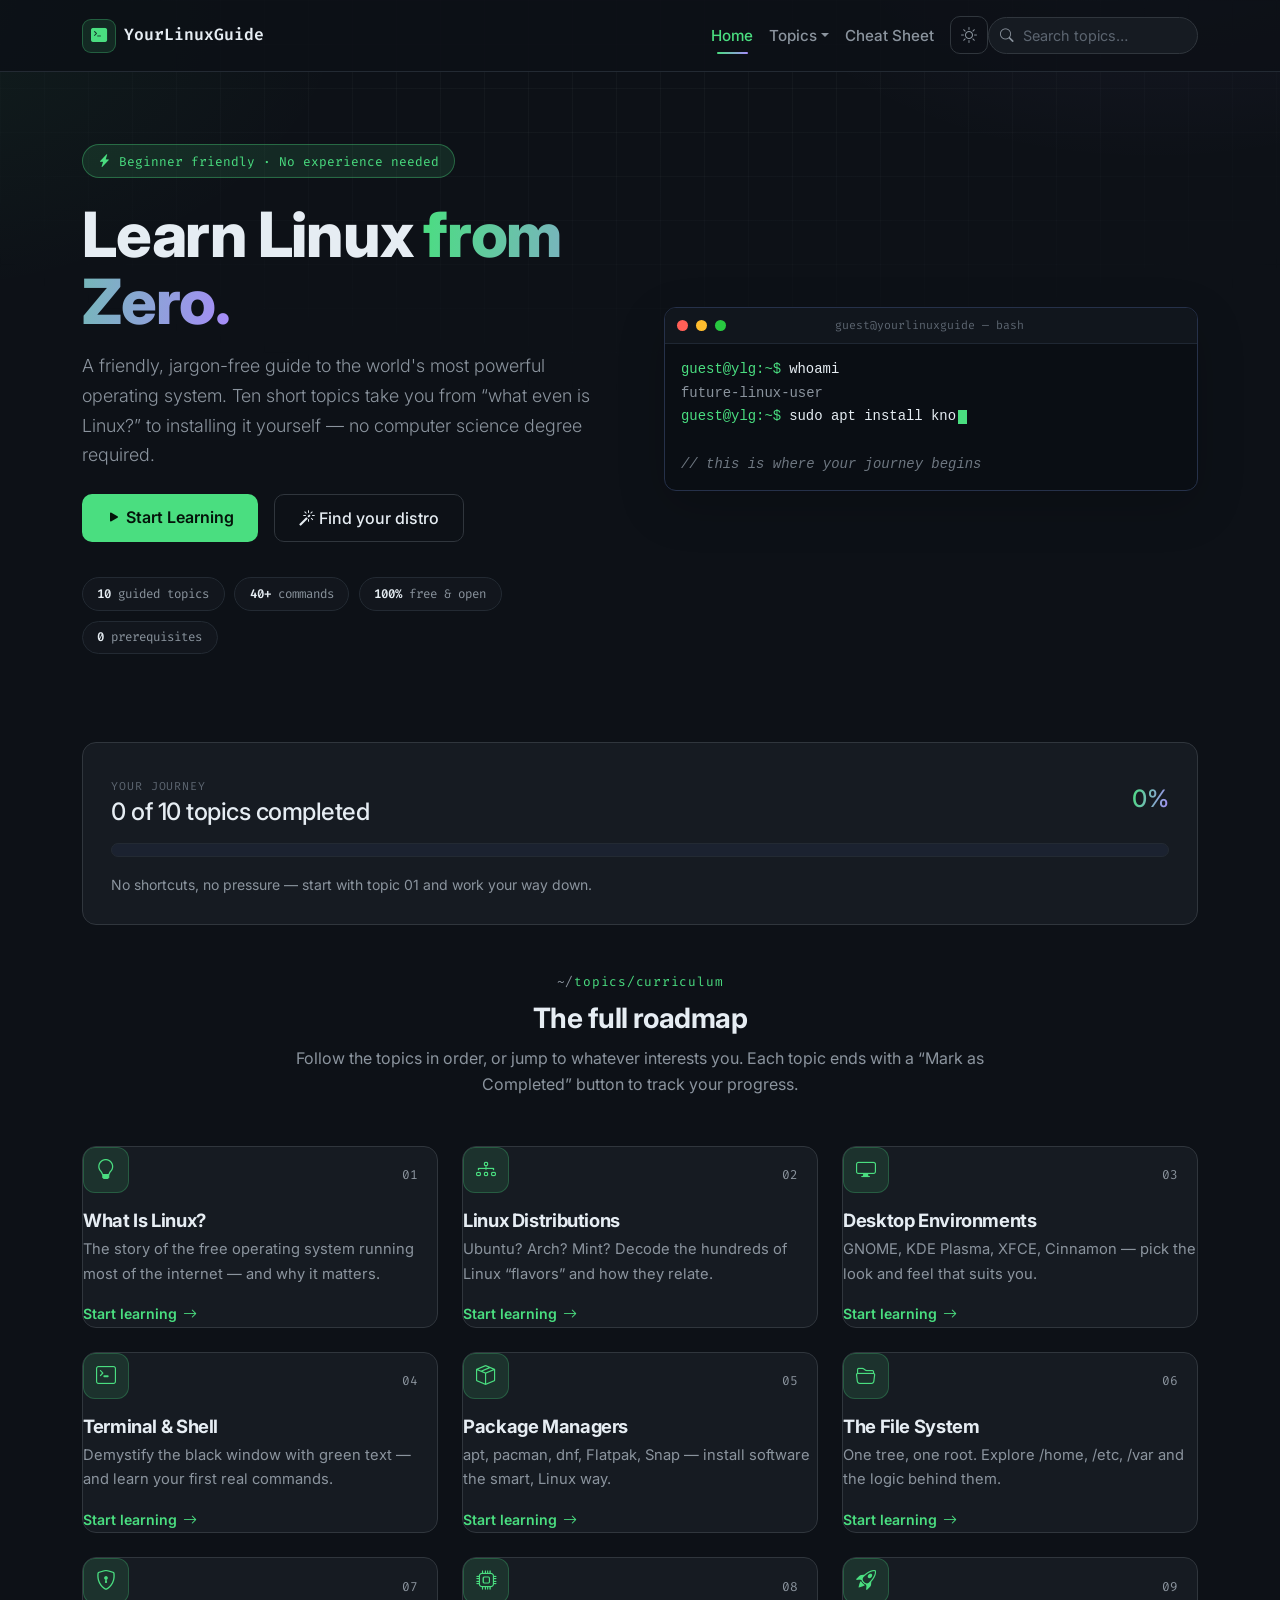
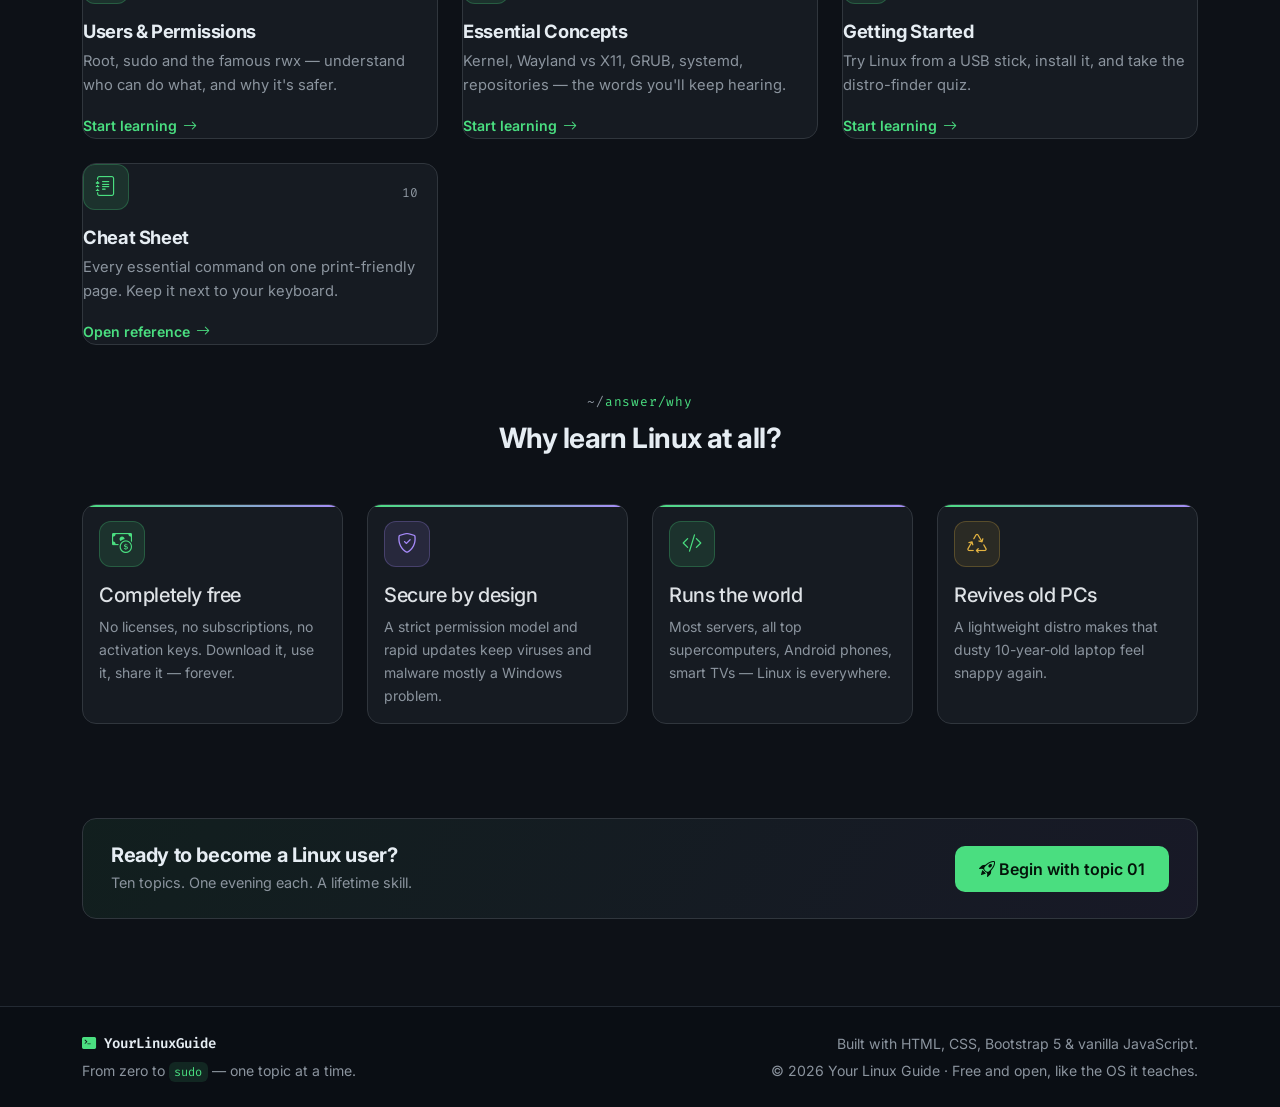
==== index.html @ da6b7629 "fixing kolchay" ====
<!DOCTYPE html>
<html lang="en" data-bs-theme="dark">
<head>
  <meta charset="UTF-8">
  <meta name="viewport" content="width=device-width, initial-scale=1.0">
  <meta name="description" content="Your Linux Guide — learn Linux from zero. Beginner-friendly tutorials on distros, terminals, package managers, permissions and more.">
  <title>Your Linux Guide — Learn Linux from Zero</title>
  <link rel="icon" href="data:image/svg+xml,%3Csvg xmlns='http://www.w3.org/2000/svg' viewBox='0 0 100 100'%3E%3Crect width='100' height='100' rx='20' fill='%230d1117'/%3E%3Ctext x='50' y='68' font-size='52' text-anchor='middle' fill='%234ade80' font-family='monospace'%3E&gt;_%3C/text%3E%3C/svg%3E">
  <!-- Fonts: Inter (body) + Fira Code (terminal/code) -->
  <link rel="preconnect" href="https://fonts.googleapis.com">
  <link rel="preconnect" href="https://fonts.gstatic.com" crossorigin>
  <link href="https://fonts.googleapis.com/css2?family=Fira+Code:wght@400;500;600&family=Inter:wght@400;500;600;700;800&display=swap" rel="stylesheet">
  <!-- Bootstrap 5 + Bootstrap Icons (CDN) -->
  <link href="https://cdn.jsdelivr.net/npm/bootstrap@5.3.3/dist/css/bootstrap.min.css" rel="stylesheet">
  <link href="https://cdn.jsdelivr.net/npm/bootstrap-icons@1.11.3/font/bootstrap-icons.min.css" rel="stylesheet">
  <!-- Custom dark theme -->
  <link rel="stylesheet" href="styles.css">
  <!-- Apply the saved theme BEFORE first paint (prevents a dark/light flash) -->
  <script>(function(){try{var t=localStorage.getItem("ylg-theme")||"dark",d=document.documentElement;d.setAttribute("data-theme",t);d.setAttribute("data-bs-theme",t);}catch(e){document.documentElement.setAttribute("data-theme","dark");}})();</script>
</head>
<body>

  <!-- ===================== Navbar ===================== -->
  <nav class="navbar navbar-expand-lg ylg-navbar fixed-top">
    <div class="container">
      <a class="navbar-brand ylg-brand" href="index.html"><i class="bi bi-terminal-fill"></i><span>YourLinuxGuide</span></a>
      <button class="navbar-toggler" type="button" data-bs-toggle="collapse" data-bs-target="#mainNav" aria-controls="mainNav" aria-expanded="false" aria-label="Toggle navigation">
        <span class="navbar-toggler-icon"></span>
      </button>
      <div class="collapse navbar-collapse" id="mainNav">
        <ul class="navbar-nav ms-auto align-items-lg-center">
          <li class="nav-item"><a class="nav-link" href="index.html">Home</a></li>
          <li class="nav-item dropdown">
            <a class="nav-link dropdown-toggle" href="#" role="button" data-bs-toggle="dropdown" aria-expanded="false">Topics</a>
            <ul class="dropdown-menu ylg-dropdown">
              <li><a class="dropdown-item" href="what-is-linux.html"><i class="bi bi-lightbulb"></i> What Is Linux?</a></li>
              <li><a class="dropdown-item" href="distributions.html"><i class="bi bi-diagram-3"></i> Distributions</a></li>
              <li><a class="dropdown-item" href="desktop-environments.html"><i class="bi bi-display"></i> Desktop Environments</a></li>
              <li><a class="dropdown-item" href="terminal-and-shell.html"><i class="bi bi-terminal"></i> Terminal &amp; Shell</a></li>
              <li><a class="dropdown-item" href="package-managers.html"><i class="bi bi-box-seam"></i> Package Managers</a></li>
              <li><a class="dropdown-item" href="file-system.html"><i class="bi bi-folder2-open"></i> The File System</a></li>
              <li><a class="dropdown-item" href="users-and-permissions.html"><i class="bi bi-shield-lock"></i> Users &amp; Permissions</a></li>
              <li><a class="dropdown-item" href="essential-concepts.html"><i class="bi bi-cpu"></i> Essential Concepts</a></li>
              <li><hr class="dropdown-divider"></li>
              <li><a class="dropdown-item" href="getting-started.html"><i class="bi bi-rocket-takeoff"></i> Getting Started</a></li>
              <li><a class="dropdown-item" href="cheat-sheet.html"><i class="bi bi-journal-text"></i> Cheat Sheet</a></li>
            </ul>
          </li>
          <li class="nav-item"><a class="nav-link" href="cheat-sheet.html">Cheat Sheet</a></li>
          <!-- Dark/light theme switch (main.js syncs the icon + label) -->
          <li class="nav-item d-flex align-items-lg-center ms-lg-2 mt-2 mt-lg-0">
            <button id="themeToggle" class="ylg-theme-toggle" type="button" aria-label="Switch to light mode" title="Toggle color theme"><i class="bi bi-sun"></i></button>
          </li>
          <li class="nav-item">
            <!-- Search filters the topic grid below + shows quick-jump results (main.js) -->
            <div class="ylg-search">
              <i class="bi bi-search"></i>
              <input id="navSearch" type="search" class="form-control" placeholder="Search topics…" aria-label="Search topics" autocomplete="off">
              <div id="navSearchResults" class="ylg-search-results"></div>
            </div>
          </li>
        </ul>
      </div>
    </div>
  </nav>

  <!-- ===================== Hero ===================== -->
  <header class="hero">
    <div class="container">
      <div class="row align-items-center g-5">
        <div class="col-lg-6">
          <span class="hero-tag"><i class="bi bi-lightning-charge-fill"></i> Beginner friendly · No experience needed</span>
          <h1 class="hero-title">Learn Linux <span class="gradient-text">from Zero.</span></h1>
          <p class="lead mt-3">
            A friendly, jargon-free guide to the world's most powerful operating system.
            Ten short topics take you from &ldquo;what even is Linux?&rdquo; to installing it yourself —
            no computer science degree required.
          </p>
          <div class="d-flex flex-wrap gap-3 mt-4">
            <a href="what-is-linux.html" class="btn-ylg btn"><i class="bi bi-play-fill"></i> Start Learning</a>
            <a href="getting-started.html#quiz" class="btn-ylg-outline btn"><i class="bi bi-magic"></i> Find your distro</a>
          </div>
          <div class="hero-stats">
            <span class="hero-stat"><b>10</b> guided topics</span>
            <span class="hero-stat"><b>40+</b> commands</span>
            <span class="hero-stat"><b>100%</b> free &amp; open</span>
            <span class="hero-stat"><b>0</b> prerequisites</span>
          </div>
        </div>
        <div class="col-lg-6">
          <!-- Decorative terminal with a typed-command animation (main.js) -->
          <div class="terminal-block shadow-lg" aria-hidden="true">
            <div class="terminal-header">
              <span class="t-dot red"></span><span class="t-dot yellow"></span><span class="t-dot green"></span>
              <span class="terminal-title">guest@yourlinuxguide — bash</span>
              <span style="width:52px"></span>
            </div>
            <pre class="terminal-body"><code><span class="cmdline"><span class="prompt">guest@ylg:~$</span>whoami</span><span class="output">future-linux-user</span><span class="cmdline"><span class="prompt">guest@ylg:~$</span><span id="typedCommand"></span><span class="cursor"></span></span><span class="output"> </span><span class="comment">// this is where your journey begins</span></code></pre>
          </div>
        </div>
      </div>
    </div>
  </header>

  <!-- ===================== Progress overview ===================== -->
  <section id="progress" class="section pt-2">
    <div class="container">
      <div class="progress-card reveal">
        <div class="d-flex flex-wrap align-items-center justify-content-between gap-2 mb-3">
          <div>
            <span class="mini-label">Your journey</span>
            <h2 class="h4 mb-0" id="progressText">0 of 10 topics completed</h2>
          </div>
          <span class="h4 mb-0 gradient-text" id="progressPercent">0%</span>
        </div>
        <!-- Width is set from localStorage by main.js -->
        <div class="ylg-progress progress" role="progressbar" aria-label="Learning progress" aria-valuemin="0" aria-valuemax="100" aria-valuenow="0">
          <div class="progress-bar" id="progressBar" style="width:0%"></div>
        </div>
        <p class="text-muted-custom small mt-3 mb-0" id="progressMsg">
          Your progress is saved automatically in this browser.
        </p>
      </div>
    </div>
  </section>

  <!-- ===================== Topic cards ===================== -->
  <section class="section pt-1" aria-labelledby="topicsHeading">
    <div class="container">
      <div class="text-center mb-5 reveal">
        <span class="kicker">topics/curriculum</span>
        <h2 class="section-title" id="topicsHeading">The full roadmap</h2>
        <p class="section-lead mx-auto">Follow the topics in order, or jump to whatever interests you.
        Each topic ends with a &ldquo;Mark as Completed&rdquo; button to track your progress.</p>
      </div>

      <div class="row g-4">
        <!-- Each card column carries data-topic-card so JS can flag completion + power the search filter -->
        <div class="col-md-6 col-lg-4 reveal" data-topic-card="what-is-linux">
          <a href="what-is-linux.html" class="topic-card">
            <span class="card-num">01</span>
            <div class="card-body">
              <div class="topic-icon"><i class="bi bi-lightbulb"></i></div>
              <h3>What Is Linux?</h3>
              <p>The story of the free operating system running most of the internet — and why it matters.</p>
              <span class="card-cta">Start learning <i class="bi bi-arrow-right"></i></span>
              <span class="card-done"><i class="bi bi-check-circle-fill"></i> Done</span>
            </div>
          </a>
        </div>

        <div class="col-md-6 col-lg-4 reveal d1" data-topic-card="distributions">
          <a href="distributions.html" class="topic-card">
            <span class="card-num">02</span>
            <div class="card-body">
              <div class="topic-icon"><i class="bi bi-diagram-3"></i></div>
              <h3>Linux Distributions</h3>
              <p>Ubuntu? Arch? Mint? Decode the hundreds of Linux &ldquo;flavors&rdquo; and how they relate.</p>
              <span class="card-cta">Start learning <i class="bi bi-arrow-right"></i></span>
              <span class="card-done"><i class="bi bi-check-circle-fill"></i> Done</span>
            </div>
          </a>
        </div>

        <div class="col-md-6 col-lg-4 reveal d2" data-topic-card="desktop-environments">
          <a href="desktop-environments.html" class="topic-card">
            <span class="card-num">03</span>
            <div class="card-body">
              <div class="topic-icon"><i class="bi bi-display"></i></div>
              <h3>Desktop Environments</h3>
              <p>GNOME, KDE Plasma, XFCE, Cinnamon — pick the look and feel that suits you.</p>
              <span class="card-cta">Start learning <i class="bi bi-arrow-right"></i></span>
              <span class="card-done"><i class="bi bi-check-circle-fill"></i> Done</span>
            </div>
          </a>
        </div>

        <div class="col-md-6 col-lg-4 reveal" data-topic-card="terminal-and-shell">
          <a href="terminal-and-shell.html" class="topic-card">
            <span class="card-num">04</span>
            <div class="card-body">
              <div class="topic-icon"><i class="bi bi-terminal"></i></div>
              <h3>Terminal &amp; Shell</h3>
              <p>Demystify the black window with green text — and learn your first real commands.</p>
              <span class="card-cta">Start learning <i class="bi bi-arrow-right"></i></span>
              <span class="card-done"><i class="bi bi-check-circle-fill"></i> Done</span>
            </div>
          </a>
        </div>

        <div class="col-md-6 col-lg-4 reveal d1" data-topic-card="package-managers">
          <a href="package-managers.html" class="topic-card">
            <span class="card-num">05</span>
            <div class="card-body">
              <div class="topic-icon"><i class="bi bi-box-seam"></i></div>
              <h3>Package Managers</h3>
              <p>apt, pacman, dnf, Flatpak, Snap — install software the smart, Linux way.</p>
              <span class="card-cta">Start learning <i class="bi bi-arrow-right"></i></span>
              <span class="card-done"><i class="bi bi-check-circle-fill"></i> Done</span>
            </div>
          </a>
        </div>

        <div class="col-md-6 col-lg-4 reveal d2" data-topic-card="file-system">
          <a href="file-system.html" class="topic-card">
            <span class="card-num">06</span>
            <div class="card-body">
              <div class="topic-icon"><i class="bi bi-folder2-open"></i></div>
              <h3>The File System</h3>
              <p>One tree, one root. Explore /home, /etc, /var and the logic behind them.</p>
              <span class="card-cta">Start learning <i class="bi bi-arrow-right"></i></span>
              <span class="card-done"><i class="bi bi-check-circle-fill"></i> Done</span>
            </div>
          </a>
        </div>

        <div class="col-md-6 col-lg-4 reveal" data-topic-card="users-and-permissions">
          <a href="users-and-permissions.html" class="topic-card">
            <span class="card-num">07</span>
            <div class="card-body">
              <div class="topic-icon"><i class="bi bi-shield-lock"></i></div>
              <h3>Users &amp; Permissions</h3>
              <p>Root, sudo and the famous rwx — understand who can do what, and why it's safer.</p>
              <span class="card-cta">Start learning <i class="bi bi-arrow-right"></i></span>
              <span class="card-done"><i class="bi bi-check-circle-fill"></i> Done</span>
            </div>
          </a>
        </div>

        <div class="col-md-6 col-lg-4 reveal d1" data-topic-card="essential-concepts">
          <a href="essential-concepts.html" class="topic-card">
            <span class="card-num">08</span>
            <div class="card-body">
              <div class="topic-icon"><i class="bi bi-cpu"></i></div>
              <h3>Essential Concepts</h3>
              <p>Kernel, Wayland vs X11, GRUB, systemd, repositories — the words you'll keep hearing.</p>
              <span class="card-cta">Start learning <i class="bi bi-arrow-right"></i></span>
              <span class="card-done"><i class="bi bi-check-circle-fill"></i> Done</span>
            </div>
          </a>
        </div>

        <div class="col-md-6 col-lg-4 reveal d2" data-topic-card="getting-started">
          <a href="getting-started.html" class="topic-card">
            <span class="card-num">09</span>
            <div class="card-body">
              <div class="topic-icon"><i class="bi bi-rocket-takeoff"></i></div>
              <h3>Getting Started</h3>
              <p>Try Linux from a USB stick, install it, and take the distro-finder quiz.</p>
              <span class="card-cta">Start learning <i class="bi bi-arrow-right"></i></span>
              <span class="card-done"><i class="bi bi-check-circle-fill"></i> Done</span>
            </div>
          </a>
        </div>

        <div class="col-md-6 col-lg-4 reveal" data-topic-card="cheat-sheet">
          <a href="cheat-sheet.html" class="topic-card">
            <span class="card-num">10</span>
            <div class="card-body">
              <div class="topic-icon"><i class="bi bi-journal-text"></i></div>
              <h3>Cheat Sheet</h3>
              <p>Every essential command on one print-friendly page. Keep it next to your keyboard.</p>
              <span class="card-cta">Open reference <i class="bi bi-arrow-right"></i></span>
              <span class="card-done"><i class="bi bi-check-circle-fill"></i> Done</span>
            </div>
          </a>
        </div>

        <!-- Shown when the navbar search filters out every card -->
        <div class="col-12 d-none" id="noResults">
          <div class="callout purple justify-content-center"><i class="bi bi-search"></i>
            <span>No topics match your search. Try <b>terminal</b>, <b>apt</b> or <b>permissions</b>.</span>
          </div>
        </div>
      </div>
    </div>
  </section>

  <!-- ===================== Why learn Linux ===================== -->
  <section class="section pt-1" aria-labelledby="whyHeading">
    <div class="container">
      <div class="text-center mb-5 reveal">
        <span class="kicker">answer/why</span>
        <h2 class="section-title" id="whyHeading">Why learn Linux at all?</h2>
      </div>
      <div class="row g-4">
        <div class="col-md-6 col-lg-3 reveal">
          <div class="info-card accent card h-100">
            <div class="card-body">
              <div class="info-icon"><i class="bi bi-cash-coin"></i></div>
              <h3 class="h5">Completely free</h3>
              <p class="text-muted-custom small mb-0">No licenses, no subscriptions, no activation keys. Download it, use it, share it — forever.</p>
            </div>
          </div>
        </div>
        <div class="col-md-6 col-lg-3 reveal d1">
          <div class="info-card accent card h-100">
            <div class="card-body">
              <div class="info-icon purple"><i class="bi bi-shield-check"></i></div>
              <h3 class="h5">Secure by design</h3>
              <p class="text-muted-custom small mb-0">A strict permission model and rapid updates keep viruses and malware mostly a Windows problem.</p>
            </div>
          </div>
        </div>
        <div class="col-md-6 col-lg-3 reveal d2">
          <div class="info-card accent card h-100">
            <div class="card-body">
              <div class="info-icon"><i class="bi bi-code-slash"></i></div>
              <h3 class="h5">Runs the world</h3>
              <p class="text-muted-custom small mb-0">Most servers, all top supercomputers, Android phones, smart TVs — Linux is everywhere.</p>
            </div>
          </div>
        </div>
        <div class="col-md-6 col-lg-3 reveal d3">
          <div class="info-card accent card h-100">
            <div class="card-body">
              <div class="info-icon amber"><i class="bi bi-recycle"></i></div>
              <h3 class="h5">Revives old PCs</h3>
              <p class="text-muted-custom small mb-0">A lightweight distro makes that dusty 10-year-old laptop feel snappy again.</p>
            </div>
          </div>
        </div>
      </div>
    </div>
  </section>

  <!-- ===================== Call to action ===================== -->
  <section class="section pt-2">
    <div class="container">
      <div class="complete-box reveal">
        <div>
          <h5>Ready to become a Linux user?</h5>
          <p>Ten topics. One evening each. A lifetime skill.</p>
        </div>
        <a href="what-is-linux.html" class="btn-ylg btn"><i class="bi bi-rocket-takeoff"></i> Begin with topic 01</a>
      </div>
    </div>
  </section>

  <!-- ===================== Footer ===================== -->
  <footer class="ylg-footer mt-5">
    <div class="container py-4 d-flex flex-column flex-md-row justify-content-between align-items-center gap-3">
      <div class="text-center text-md-start">
        <span class="brand"><i class="bi bi-terminal-fill"></i> YourLinuxGuide</span>
        <div class="mt-1">From zero to <code>sudo</code> — one topic at a time.</div>
      </div>
      <div class="text-center text-md-end">
        <div>Built with HTML, CSS, Bootstrap 5 &amp; vanilla JavaScript.</div>
        <div class="mt-1">&copy; <span class="js-year">2025</span> Your Linux Guide · Free and open, like the OS it teaches.</div>
      </div>
    </div>
  </footer>

  <!-- Back-to-top button (main.js controls visibility) -->
  <button id="backToTop" class="ylg-backtop" aria-label="Back to top"><i class="bi bi-arrow-up"></i></button>

  <!-- Bootstrap JS + site JS -->
  <script src="https://cdn.jsdelivr.net/npm/bootstrap@5.3.3/dist/js/bootstrap.bundle.min.js"></script>
  <script src="main.js"></script>
</body>
</html>
---- styles.css ----
/* ==========================================================================
   Your Linux Guide — Custom Styles
   Dark terminal theme that overrides Bootstrap 5 defaults.
   Palette:  bg #0d1117 · green #4ade80 · purple #a78bfa
   Fonts:    Inter (body) · Fira Code (code / accents)
   ========================================================================== */

/* ---------- 1. Design tokens ---------- */
:root {
  /* Colors */
  --ylg-bg: #0d1117;
  --ylg-bg-deep: #070b10;
  --ylg-card: #161b22;
  --ylg-card-2: #1b2230;
  --ylg-border: #30363d;
  --ylg-border-soft: #232a33;
  --ylg-green: #4ade80;
  --ylg-green-soft: rgba(74, 222, 128, 0.12);
  --ylg-purple: #a78bfa;
  --ylg-purple-soft: rgba(167, 139, 250, 0.12);
  --ylg-amber: #e3b341;
  --ylg-text: #e6edf3;
  --ylg-muted: #8b949e;
  --ylg-term-bg: #0a0e14;
  --ylg-term-header: #11161d;

  /* Type */
  --ylg-font-body: "Inter", system-ui, -apple-system, sans-serif;
  --ylg-font-mono: "Fira Code", ui-monospace, "SFMono-Regular", monospace;

  /* Reusable bits */
  --ylg-radius: 14px;
  --ylg-shadow: 0 10px 30px rgba(0, 0, 0, 0.35);
  --ylg-navbar-h: 72px;
}

/* ---------- 2. Base ---------- */
* { -webkit-font-smoothing: antialiased; }

html { scroll-behavior: smooth; }

body {
  background-color: var(--ylg-bg) !important;
  color: var(--ylg-text) !important;
  font-family: var(--ylg-font-body);
  line-height: 1.65;
  margin: 0;
  /* Soft ambient glows in the page corners */
  background-image:
    radial-gradient(700px 420px at 90% -10%, rgba(167, 139, 250, 0.08), transparent 60%),
    radial-gradient(800px 500px at -10% 0%, rgba(74, 222, 128, 0.07), transparent 60%);
  background-attachment: fixed;
  page-break-after: auto;
}

::selection { background: var(--ylg-green); color: #04140a; }

/* Slim custom scrollbar to match the theme */
::-webkit-scrollbar { width: 11px; height: 11px; }
::-webkit-scrollbar-track { background: var(--ylg-bg); }
::-webkit-scrollbar-thumb {
  background: #2d333b;
  border-radius: 8px;
  border: 3px solid var(--ylg-bg);
}
::-webkit-scrollbar-thumb:hover { background: #444c56; }

h1, h2, h3, h4, h5 { font-weight: 700; letter-spacing: -0.02em; }

a { color: var(--ylg-green); text-decoration: none; }
a:hover { color: #86efac; }

.text-muted-custom { color: var(--ylg-muted) !important; }
code:not(pre code) {
  font-family: var(--ylg-font-mono);
  font-size: 0.85em;
  background: var(--ylg-green-soft);
  color: var(--ylg-green);
  padding: 0.15em 0.45em;
  border-radius: 6px;
}

section[id] { scroll-margin-top: calc(var(--ylg-navbar-h) + 16px); }

/* Main content sits below the fixed navbar */
.ylg-main { padding: calc(var(--ylg-navbar-h) + 32px) 0 24px; min-height: 70vh; }

/* Small uppercase monospace "kicker" label used above headings */
.kicker {
  font-family: var(--ylg-font-mono);
  font-size: 0.8rem;
  color: var(--ylg-green);
  letter-spacing: 0.06em;
  display: inline-block;
  margin-bottom: 0.6rem;
}
.kicker::before { content: "~/"; color: var(--ylg-muted); }

.gradient-text {
  background: linear-gradient(100deg, var(--ylg-green), var(--ylg-purple));
  -webkit-background-clip: text;
  background-clip: text;
  color: transparent;
}

/* Section header pattern */
.section { padding: 2.4rem 0; }
.section-title { font-size: 1.75rem; margin-bottom: 0.6rem; }
.section-lead { color: var(--ylg-muted); max-width: 720px; }

/* Page entrance animation ("smooth page transition" — fade in on load) */
@keyframes pageIn {
  from { opacity: 0; transform: translateY(10px); }
  to   { opacity: 1; transform: translateY(0); }
}
body { animation: pageIn 0.45s ease both; transition: opacity 0.18s ease; }
body.page-leave { opacity: 0; }

/* Scale main containers down a touch on large screens for readability */
@media (min-width: 1200px) { .ylg-main .container { max-width: 1080px; } }

/* ---------- 3. Navbar ---------- */
.ylg-navbar {
  background: rgba(13, 17, 23, 0.82);
  backdrop-filter: blur(14px);
  -webkit-backdrop-filter: blur(14px);
  border-bottom: 1px solid var(--ylg-border-soft);
  min-height: var(--ylg-navbar-h);
}
.ylg-brand {
  font-family: var(--ylg-font-mono);
  font-weight: 600;
  color: var(--ylg-text) !important;
  display: inline-flex;
  align-items: center;
  gap: 8px;
  font-size: 1.02rem;
}
.ylg-brand i {
  color: var(--ylg-green);
  background: var(--ylg-green-soft);
  border: 1px solid rgba(74, 222, 128, 0.3);
  width: 34px; height: 34px;
  display: inline-flex; align-items: center; justify-content: center;
  border-radius: 9px;
}
.ylg-navbar .nav-link {
  color: var(--ylg-muted);
  font-weight: 500;
  font-size: 0.95rem;
  padding: 0.5rem 0.85rem;
  border-radius: 8px;
  position: relative;
}
.ylg-navbar .nav-link:hover { color: var(--ylg-text); }
.ylg-navbar .nav-link.active { color: var(--ylg-green); }
.ylg-navbar .nav-link.active::after {
  content: "";
  position: absolute;
  left: 0.85rem; right: 0.85rem; bottom: 2px;
  height: 2px; border-radius: 2px;
  background: linear-gradient(90deg, var(--ylg-green), var(--ylg-purple));
}

/* Dark dropdown menu for the Topics list */
.ylg-dropdown {
  background: #151b23;
  border: 1px solid var(--ylg-border);
  border-radius: 12px;
  box-shadow: var(--ylg-shadow);
  min-width: 250px;
  padding: 0.5rem;
  max-height: 70vh; /* scrolls on short/mobile screens */
  overflow-y: auto;
}
.ylg-dropdown .dropdown-item {
  color: var(--ylg-muted);
  border-radius: 8px;
  padding: 0.55rem 0.8rem;
  font-size: 0.92rem;
  display: flex; align-items: center; gap: 10px;
}
.ylg-dropdown .dropdown-item i { color: var(--ylg-green); width: 16px; }
.ylg-dropdown .dropdown-item:hover,
.ylg-dropdown .dropdown-item:focus { background: var(--ylg-card-2); color: var(--ylg-text); }
.ylg-dropdown .dropdown-item.active { background: var(--ylg-green-soft); color: var(--ylg-green); }
.ylg-dropdown .dropdown-divider { border-color: var(--ylg-border-soft); }

/* Navbar topic search */
.ylg-search { position: relative; width: 210px; }
.ylg-search > i {
  position: absolute; left: 12px; top: 50%; transform: translateY(-50%);
  color: var(--ylg-muted); font-size: 0.85rem; pointer-events: none;
}
.ylg-search input {
  background: var(--ylg-card);
  border: 1px solid var(--ylg-border);
  color: var(--ylg-text);
  font-size: 0.9rem;
  border-radius: 999px;
  padding: 0.45rem 1rem 0.45rem 2.15rem;
  width: 100%;
}
.ylg-search input::placeholder { color: #5c6570; }
.ylg-search input:focus {
  outline: none;
  border-color: rgba(74, 222, 128, 0.6);
  box-shadow: 0 0 0 3px rgba(74, 222, 128, 0.15);
  background: var(--ylg-card-2);
}
.ylg-search-results {
  position: absolute; top: calc(100% + 10px); right: 0;
  width: 320px; max-width: 82vw;
  background: #151b23;
  border: 1px solid var(--ylg-border);
  border-radius: 12px;
  box-shadow: var(--ylg-shadow);
  padding: 0.4rem;
  display: none;
  z-index: 1080;
}
.ylg-search-results.show { display: block; }
.ylg-search-results a {
  display: flex; align-items: center; gap: 10px;
  padding: 0.55rem 0.7rem; border-radius: 8px;
  color: var(--ylg-text); font-size: 0.9rem;
}
.ylg-search-results a:hover { background: var(--ylg-card-2); }
.ylg-search-results .num {
  font-family: var(--ylg-font-mono); font-size: 0.72rem;
  color: var(--ylg-green); background: var(--ylg-green-soft);
  border-radius: 6px; padding: 2px 7px;
}
.ylg-search-results .empty { color: var(--ylg-muted); font-size: 0.85rem; padding: 0.6rem 0.7rem; }

@media (max-width: 991.98px) {
  .ylg-search { width: 100%; margin: 0.5rem 0; }
  .navbar-collapse { padding: 0.5rem 0 1rem; }
}

/* ---------- 4. Buttons ---------- */
.btn-ylg {
  background: var(--ylg-green);
  color: #04140a !important;
  font-weight: 600;
  border: none;
  border-radius: 10px;
  padding: 0.7rem 1.5rem;
  transition: transform 0.2s ease, box-shadow 0.2s ease, background 0.2s ease;
}
.btn-ylg:hover, .btn-ylg:focus {
  background: #6eeab0;
  transform: translateY(-2px);
  box-shadow: 0 8px 26px rgba(74, 222, 128, 0.28);
}
.btn-ylg-outline {
  background: transparent;
  color: var(--ylg-text);
  border: 1px solid var(--ylg-border);
  border-radius: 10px;
  padding: 0.7rem 1.5rem;
  font-weight: 500;
  transition: all 0.2s ease;
}
.btn-ylg-outline:hover {
  color: var(--ylg-green);
  border-color: rgba(74, 222, 128, 0.55);
  background: var(--ylg-green-soft);
  transform: translateY(-2px);
}
.btn:focus-visible, a:focus-visible, button:focus-visible, input:focus-visible {
  outline: 2px solid rgba(74, 222, 128, 0.7);
  outline-offset: 2px;
}

/* ---------- 5. Hero (homepage) ---------- */
.hero {
  position: relative;
  padding: calc(var(--ylg-navbar-h) + 4.5rem) 0 5rem;
  overflow: hidden;
}
/* Faint terminal-style grid overlay */
.hero::before {
  content: "";
  position: absolute; inset: 0;
  background-image:
    linear-gradient(rgba(139, 148, 158, 0.055) 1px, transparent 1px),
    linear-gradient(90deg, rgba(139, 148, 158, 0.055) 1px, transparent 1px);
  background-size: 44px 44px;
  mask-image: radial-gradient(ellipse 90% 70% at 50% 0%, black 25%, transparent 78%);
  -webkit-mask-image: radial-gradient(ellipse 90% 70% at 50% 0%, black 25%, transparent 78%);
  pointer-events: none;
}
.hero .container { position: relative; z-index: 1; }
.hero-tag {
  display: inline-flex; align-items: center; gap: 8px;
  font-family: var(--ylg-font-mono); font-size: 0.8rem;
  color: var(--ylg-green);
  border: 1px solid rgba(74, 222, 128, 0.35);
  background: var(--ylg-green-soft);
  border-radius: 999px;
  padding: 0.35rem 0.95rem;
  margin-bottom: 1.4rem;
}
.hero-title { font-size: clamp(2.4rem, 5.2vw, 3.9rem); font-weight: 800; line-height: 1.08; }
.hero .lead { color: var(--ylg-muted); font-size: 1.12rem; max-width: 560px; }

/* Small stat pills under the hero buttons */
.hero-stats { display: flex; flex-wrap: wrap; gap: 0.6rem; margin-top: 2.2rem; }
.hero-stat {
  font-family: var(--ylg-font-mono); font-size: 0.78rem;
  color: var(--ylg-muted);
  border: 1px solid var(--ylg-border-soft);
  border-radius: 999px;
  padding: 0.35rem 0.9rem;
  background: rgba(22, 27, 34, 0.6);
}
.hero-stat b { color: var(--ylg-text); font-weight: 600; }

/* Blinking block cursor used in typed animations */
.cursor {
  display: inline-block;
  width: 9px; height: 1.05em;
  background: var(--ylg-green);
  vertical-align: text-bottom;
  margin-left: 2px;
  animation: blink 1.05s steps(1) infinite;
}
@keyframes blink { 50% { opacity: 0; } }

/* ---------- 6. Topic & info cards ---------- */
.topic-card, .info-card {
  background: var(--ylg-card);
  border: 1px solid var(--ylg-border);
  border-radius: var(--ylg-radius);
  position: relative;
  overflow: hidden;
  transition: transform 0.25s ease, border-color 0.25s ease, box-shadow 0.25s ease;
}
a.topic-card { display: block; color: var(--ylg-text); height: 100%; }
.topic-card:hover, .info-card:hover { border-color: rgba(74, 222, 128, 0.45); }
a.topic-card:hover {
  transform: translateY(-6px);
  box-shadow: 0 18px 44px rgba(0, 0, 0, 0.4), 0 0 0 1px rgba(74, 222, 128, 0.15);
}
/* Subtle gradient accent line on top of each card */
.topic-card::before, .info-card::before {
  content: "";
  position: absolute; top: 0; left: 0; right: 0; height: 2px;
  background: linear-gradient(90deg, var(--ylg-green), var(--ylg-purple));
  opacity: 0; transition: opacity 0.25s ease;
}
.topic-card:hover::before, .info-card:hover::before, .info-card.accent::before { opacity: 1; }

.topic-icon, .info-icon {
  width: 46px; height: 46px;
  display: inline-flex; align-items: center; justify-content: center;
  border-radius: 12px;
  font-size: 1.25rem;
  color: var(--ylg-green);
  background: var(--ylg-green-soft);
  border: 1px solid rgba(74, 222, 128, 0.25);
  margin-bottom: 1rem;
}
.info-icon.purple { color: var(--ylg-purple); background: var(--ylg-purple-soft); border-color: rgba(167, 139, 250, 0.25); }
.info-icon.amber { color: var(--ylg-amber); background: rgba(227, 179, 65, 0.1); border-color: rgba(227, 179, 65, 0.25); }

.card-num {
  position: absolute; top: 1.1rem; right: 1.2rem;
  font-family: var(--ylg-font-mono); font-size: 0.8rem;
  color: var(--ylg-muted);
}
.topic-card h3 { font-size: 1.15rem; margin-bottom: 0.4rem; }
.topic-card p { color: var(--ylg-muted); font-size: 0.92rem; margin-bottom: 0.9rem; }
.card-cta {
  font-size: 0.88rem; font-weight: 600; color: var(--ylg-green);
  display: inline-flex; align-items: center; gap: 6px;
}
.card-cta i { transition: transform 0.2s ease; }
.topic-card:hover .card-cta i { transform: translateX(4px); }

/* "Completed" badge, revealed when localStorage flags the topic */
.card-done {
  display: none;
  position: absolute; bottom: 1.2rem; right: 1.2rem;
  font-size: 0.75rem; font-weight: 600;
  color: var(--ylg-green);
  background: var(--ylg-green-soft);
  border: 1px solid rgba(74, 222, 128, 0.3);
  padding: 3px 10px; border-radius: 999px;
}
.is-completed .card-done { display: inline-flex; align-items: center; gap: 5px; }
.is-completed { border-color: rgba(74, 222, 128, 0.5); }

/* ---------- 7. Progress bar & complete box ---------- */
.ylg-progress {
  background: var(--ylg-card-2);
  border: 1px solid var(--ylg-border-soft);
  border-radius: 999px;
  height: 14px;
  overflow: hidden;
}
.ylg-progress.slim { height: 8px; }
.ylg-progress .progress-bar {
  background: linear-gradient(90deg, var(--ylg-green), var(--ylg-purple));
  border-radius: 999px;
  transition: width 0.5s ease;
}

.progress-card {
  background: var(--ylg-card);
  border: 1px solid var(--ylg-border);
  border-radius: var(--ylg-radius);
  padding: 1.75rem;
}

/* The "Mark as Completed" call-out at the bottom of every topic page */
.complete-box {
  display: flex; flex-wrap: wrap; gap: 1rem;
  align-items: center; justify-content: space-between;
  background: linear-gradient(120deg, rgba(74, 222, 128, 0.07), rgba(167, 139, 250, 0.07));
  border: 1px solid var(--ylg-border);
  border-radius: var(--ylg-radius);
  padding: 1.5rem 1.75rem;
  margin-top: 3rem;
}
.complete-box h5 { margin-bottom: 0.2rem; }
.complete-box p { color: var(--ylg-muted); font-size: 0.9rem; margin: 0; }

.ylg-complete-btn {
  display: inline-flex; align-items: center; gap: 8px;
  font-weight: 600; font-size: 0.92rem;
  color: var(--ylg-green);
  background: transparent;
  border: 1px solid rgba(74, 222, 128, 0.5);
  border-radius: 10px;
  padding: 0.6rem 1.3rem;
  transition: all 0.2s ease;
  white-space: nowrap;
}
.ylg-complete-btn:hover { background: var(--ylg-green-soft); transform: translateY(-2px); }
.ylg-complete-btn.is-done {
  background: var(--ylg-green);
  border-color: var(--ylg-green);
  color: #04140a;
}

/* ---------- 8. Terminal code blocks ---------- */
.terminal-block {
  background: var(--ylg-term-bg);
  border: 1px solid #26314a;
  border-radius: 12px;
  overflow: hidden;
  box-shadow: 0 12px 32px rgba(0, 0, 0, 0.35);
  margin: 1.1rem 0;
}
.terminal-header {
  display: flex; align-items: center; gap: 8px;
  background: var(--ylg-term-header);
  border-bottom: 1px solid #1f2733;
  padding: 8px 12px;
}
.t-dot { width: 11px; height: 11px; border-radius: 50%; flex: none; }
.t-dot.red { background: #ff5f57; }
.t-dot.yellow { background: #febc2e; }
.t-dot.green { background: #28c840; }
.terminal-title {
  flex: 1; text-align: center;
  font-family: var(--ylg-font-mono);
  font-size: 0.72rem;
  color: #5c6570;
  user-select: none;
}
.copy-btn {
  display: inline-flex; align-items: center; gap: 5px;
  font-size: 0.72rem; font-weight: 600;
  color: var(--ylg-muted);
  background: transparent;
  border: 1px solid var(--ylg-border);
  border-radius: 7px;
  padding: 3px 10px;
  transition: all 0.2s ease;
  flex: none;
}
.copy-btn:hover { color: var(--ylg-green); border-color: rgba(74, 222, 128, 0.5); }
.copy-btn.copied { color: #04140a; background: var(--ylg-green); border-color: var(--ylg-green); }

.terminal-body {
  margin: 0;
  padding: 14px 16px;
  font-family: var(--ylg-font-mono);
  font-size: 0.87rem;
  line-height: 1.7;
  color: var(--ylg-text);
  overflow-x: auto;
  white-space: pre;
}
.terminal-body .cmdline { display: block; }
.terminal-body .prompt { color: var(--ylg-green); margin-right: 8px; user-select: none; }
.terminal-body .prompt .path { color: var(--ylg-purple); }
.terminal-body .output { color: var(--ylg-muted); display: block; }
.terminal-body .comment { color: #6e7781; font-style: italic; display: block; }

/* ---------- 9. Breadcrumbs & pager ---------- */
.ylg-breadcrumb { margin-bottom: 1.75rem; }
.ylg-breadcrumb .breadcrumb {
  background: transparent;
  padding: 0;
  margin: 0;
  font-size: 0.86rem;
  --bs-breadcrumb-divider-color: #4b5563;
}
.ylg-breadcrumb .breadcrumb-item a { color: var(--ylg-muted); }
.ylg-breadcrumb .breadcrumb-item a:hover { color: var(--ylg-green); }
.ylg-breadcrumb .breadcrumb-item.active { color: var(--ylg-text); font-weight: 500; }
.ylg-breadcrumb .breadcrumb-item + .breadcrumb-item::before { content: "/"; font-family: var(--ylg-font-mono); }

/* Previous / next topic navigation */
.pager { margin-top: 2rem; gap: 1rem; }
.pager-link {
  display: inline-flex; align-items: center; gap: 8px;
  color: var(--ylg-muted);
  border: 1px solid var(--ylg-border);
  border-radius: 10px;
  padding: 0.65rem 1.1rem;
  font-size: 0.9rem; font-weight: 500;
  transition: all 0.2s ease;
  max-width: 48%;
}
.pager-link:hover { color: var(--ylg-green); border-color: rgba(74, 222, 128, 0.5); background: var(--ylg-green-soft); }
.pager-link.next { margin-left: auto; text-align: right; }
.pager-link .dir { font-family: var(--ylg-font-mono); font-size: 0.7rem; color: #5c6570; display: block; }
.pager-link .lbl { display: block; }

/* ---------- 10. Tables (dark overrides) ---------- */
.table-card {
  border: 1px solid var(--ylg-border);
  border-radius: var(--ylg-radius);
  overflow: hidden;
  background: var(--ylg-card);
}
.ylg-table, .table {
  --bs-table-color: var(--ylg-text);
  --bs-table-bg: transparent;
  --bs-table-border-color: var(--ylg-border-soft);
  margin-bottom: 0;
  font-size: 0.93rem;
}
.ylg-table thead th {
  font-family: var(--ylg-font-mono);
  font-size: 0.78rem;
  letter-spacing: 0.03em;
  color: var(--ylg-green);
  background: var(--ylg-term-header);
  border-bottom-color: var(--ylg-border);
}
.ylg-table td code { white-space: nowrap; }
.ylg-table tbody tr:hover { --bs-table-bg: rgba(74, 222, 128, 0.04); }
.table > :not(caption) > * > * { background: transparent; box-shadow: none; }

/* ---------- 11. File-system & distro trees ---------- */
.ylg-tree, .ylg-tree ul { list-style: none; margin: 0; padding: 0; }
.ylg-tree ul { padding-left: 26px; }
.ylg-tree li { position: relative; padding: 6px 0 6px 26px; }
/* connector lines */
.ylg-tree li::before {
  content: ""; position: absolute; top: 0; left: 8px; height: 100%; width: 1px;
  background: var(--ylg-border);
}
.ylg-tree li::after {
  content: ""; position: absolute; top: 21px; left: 8px; width: 18px; height: 1px;
  background: var(--ylg-border);
}
.ylg-tree li:last-child::before { height: 21px; }
.ylg-tree > li { padding-left: 0; }
.ylg-tree > li::before, .ylg-tree > li::after { display: none; }

/* Individual tree node chip */
.node-card {
  display: inline-flex; align-items: center; gap: 9px;
  background: var(--ylg-card);
  border: 1px solid var(--ylg-border);
  border-radius: 9px;
  padding: 0.32rem 0.8rem;
  font-family: var(--ylg-font-mono);
  font-size: 0.85rem;
  transition: all 0.2s ease;
}
.node-card:hover { border-color: rgba(74, 222, 128, 0.5); transform: translateX(3px); }
.node-card i { color: var(--ylg-amber); }
.node-card .desc {
  font-family: var(--ylg-font-body);
  color: var(--ylg-muted);
  font-size: 0.76rem;
}
.node-card.root { border-color: rgba(74, 222, 128, 0.45); background: var(--ylg-green-soft); }
.node-card.purple { border-color: rgba(167, 139, 250, 0.45); }
.node-card.purple i { color: var(--ylg-purple); }
.node-card.green i { color: var(--ylg-green); }

/* "Based on" chain:  Debian → Ubuntu → Mint */
.chain { display: flex; flex-wrap: wrap; align-items: center; gap: 8px; margin: 0.4rem 0; }
.chain-badge {
  font-family: var(--ylg-font-mono); font-size: 0.8rem;
  border: 1px solid var(--ylg-border);
  background: var(--ylg-card);
  border-radius: 8px;
  padding: 4px 12px;
}
.chain-badge.hl { border-color: rgba(74, 222, 128, 0.5); color: var(--ylg-green); background: var(--ylg-green-soft); }
.chain-badge.hl-purple { border-color: rgba(167, 139, 250, 0.5); color: var(--ylg-purple); background: var(--ylg-purple-soft); }
.chain i { color: var(--ylg-muted); font-size: 0.8rem; }

/* ---------- 12. Timeline, permissions diagram, callouts ---------- */
.timeline { border-left: 2px solid var(--ylg-border); padding-left: 26px; margin-left: 6px; }
.timeline-item { position: relative; padding-bottom: 1.9rem; }
.timeline-item:last-child { padding-bottom: 0; }
.timeline-item::before {
  content: ""; position: absolute; left: -33px; top: 6px;
  width: 12px; height: 12px; border-radius: 50%;
  background: var(--ylg-green);
  box-shadow: 0 0 0 4px var(--ylg-bg), 0 0 14px rgba(74, 222, 128, 0.8);
}
.timeline-item.purple-dot::before { background: var(--ylg-purple); box-shadow: 0 0 0 4px var(--ylg-bg), 0 0 14px rgba(167, 139, 250, 0.8); }
.timeline-year { font-family: var(--ylg-font-mono); color: var(--ylg-green); font-size: 0.85rem; font-weight: 600; }
.timeline-item h5 { margin: 0.15rem 0 0.3rem; font-size: 1.02rem; }
.timeline-item p { color: var(--ylg-muted); font-size: 0.9rem; margin: 0; }

/* rwx permutation diagram: - rwx rw- r-- */
.perm-diagram { display: flex; flex-wrap: wrap; gap: 14px; margin: 1rem 0; }
.perm-group { text-align: center; }
.perm-cells { display: inline-flex; gap: 4px; }
.perm-cell {
  width: 40px; height: 46px;
  display: inline-flex; align-items: center; justify-content: center;
  font-family: var(--ylg-font-mono); font-size: 1.15rem; font-weight: 600;
  border: 1px solid var(--ylg-border);
  background: var(--ylg-card);
  border-radius: 9px;
}
.perm-group.owner .perm-cell { color: var(--ylg-green); border-color: rgba(74, 222, 128, 0.45); background: var(--ylg-green-soft); }
.perm-group.group .perm-cell { color: var(--ylg-purple); border-color: rgba(167, 139, 250, 0.45); background: var(--ylg-purple-soft); }
.perm-group.others .perm-cell { color: var(--ylg-muted); }
.perm-label { display: block; margin-top: 6px; font-size: 0.75rem; color: var(--ylg-muted); font-weight: 600; }
.perm-label code { font-size: 0.72rem; }

/* Informational call-outs */
.callout {
  display: flex; gap: 12px;
  background: var(--ylg-card);
  border: 1px solid var(--ylg-border);
  border-left: 3px solid var(--ylg-green);
  border-radius: 10px;
  padding: 1rem 1.2rem;
  margin: 1.2rem 0;
  font-size: 0.92rem;
  color: #c9d1d9;
}
.callout i { color: var(--ylg-green); font-size: 1.15rem; flex: none; margin-top: 2px; }
.callout.purple { border-left-color: var(--ylg-purple); }
.callout.purple i { color: var(--ylg-purple); }
.callout.warning { border-left-color: var(--ylg-amber); }
.callout.warning i { color: var(--ylg-amber); }
.callout b { color: var(--ylg-text); }

/* Flag chips e.g. "-l", "-a" next to commands */
.flag-chip {
  font-family: var(--ylg-font-mono); font-size: 0.75rem;
  color: var(--ylg-purple);
  background: var(--ylg-purple-soft);
  border: 1px solid rgba(167, 139, 250, 0.3);
  border-radius: 999px;
  padding: 2px 10px;
}
.flag-chip.green { color: var(--ylg-green); background: var(--ylg-green-soft); border-color: rgba(74, 222, 128, 0.3); }

/* ---------- 13. Quiz ---------- */
.quiz-card {
  background: var(--ylg-card);
  border: 1px solid var(--ylg-border);
  border-radius: 18px;
  box-shadow: var(--ylg-shadow);
}
.quiz-q { font-size: 1.25rem; font-weight: 700; margin-bottom: 1.3rem; }
.quiz-answer {
  display: block; width: 100%; text-align: left;
  background: var(--ylg-card-2);
  color: var(--ylg-text);
  border: 1px solid var(--ylg-border);
  border-radius: 12px;
  padding: 0.9rem 1.15rem;
  margin-bottom: 0.7rem;
  font-size: 0.95rem;
  transition: all 0.18s ease;
}
.quiz-answer:hover {
  border-color: rgba(74, 222, 128, 0.55);
  background: var(--ylg-green-soft);
  transform: translateX(5px);
}
.quiz-answer .key {
  font-family: var(--ylg-font-mono); font-size: 0.75rem;
  color: var(--ylg-green); border: 1px solid rgba(74, 222, 128, 0.4);
  border-radius: 6px; padding: 1px 8px; margin-right: 10px;
}
.quiz-result { text-align: center; padding: 0.5rem 0; }
.quiz-result .result-icon {
  width: 76px; height: 76px; margin: 0 auto 1.2rem;
  display: flex; align-items: center; justify-content: center;
  font-size: 2rem; color: var(--ylg-green);
  background: var(--ylg-green-soft);
  border: 1px solid rgba(74, 222, 128, 0.35);
  border-radius: 22px;
  box-shadow: 0 0 44px rgba(74, 222, 128, 0.18);
}
.quiz-result .badge {
  background: var(--ylg-purple-soft); color: var(--ylg-purple);
  border: 1px solid rgba(167, 139, 250, 0.35);
  font-weight: 600; font-size: 0.75rem;
  border-radius: 999px; padding: 5px 14px;
}
@keyframes popIn { from { opacity: 0; transform: scale(0.96) translateY(8px); } to { opacity: 1; transform: none; } }
.quiz-anim { animation: popIn 0.28s ease both; }

/* ---------- 14. Footer & back-to-top ---------- */
.ylg-footer {
  border-top: 1px solid var(--ylg-border-soft);
  background: rgba(10, 14, 20, 0.7);
  color: var(--ylg-muted);
  font-size: 0.88rem;
}
.ylg-footer a { color: var(--ylg-muted); }
.ylg-footer a:hover { color: var(--ylg-green); }
.ylg-footer .brand { color: var(--ylg-text); font-family: var(--ylg-font-mono); font-weight: 600; }
.ylg-footer .brand i { color: var(--ylg-green); }

.ylg-backtop {
  position: fixed; right: 22px; bottom: 22px; z-index: 1050;
  width: 46px; height: 46px;
  display: flex; align-items: center; justify-content: center;
  color: var(--ylg-green);
  background: var(--ylg-card-2);
  border: 1px solid rgba(74, 222, 128, 0.4);
  border-radius: 12px;
  font-size: 1.1rem;
  opacity: 0; visibility: hidden; transform: translateY(12px);
  transition: all 0.25s ease;
  box-shadow: 0 8px 24px rgba(0, 0, 0, 0.4);
}
.ylg-backtop.show { opacity: 1; visibility: visible; transform: none; }
.ylg-backtop:hover { background: var(--ylg-green); color: #04140a; }

/* ---------- 15. Scroll reveal ---------- */
.reveal { opacity: 0; transform: translateY(22px); transition: opacity 0.6s ease, transform 0.6s ease; }
.reveal.visible { opacity: 1; transform: none; }
.reveal.d1 { transition-delay: 0.08s; }
.reveal.d2 { transition-delay: 0.16s; }
.reveal.d3 { transition-delay: 0.24s; }

@media (prefers-reduced-motion: reduce) {
  html { scroll-behavior: auto; }
  .reveal { opacity: 1; transform: none; transition: none; }
  body { animation: none; }
}

/* ---------- 16. Utility ---------- */
.divider { border: 0; border-top: 1px solid var(--ylg-border-soft); margin: 3rem 0; }
.mini-label { font-family: var(--ylg-font-mono); font-size: 0.72rem; color: #5c6570; letter-spacing: 0.08em; text-transform: uppercase; }

/* ---------- 17. Theme toggle & light theme ---------- */
/* The round toggle button in the navbar */
.ylg-theme-toggle {
  width: 38px; height: 38px;
  display: inline-flex; align-items: center; justify-content: center;
  background: transparent;
  color: var(--ylg-muted);
  border: 1px solid var(--ylg-border);
  border-radius: 10px;
  font-size: 1rem;
  transition: color 0.2s ease, border-color 0.2s ease, transform 0.3s ease;
}
.ylg-theme-toggle:hover {
  color: var(--ylg-green);
  border-color: rgba(74, 222, 128, 0.5);
  transform: rotate(20deg);
}

/* Smooth color cross-fade while switching (class removed after ~400 ms) */
html.theme-anim .ylg-navbar,
html.theme-anim .card,
html.theme-anim .topic-card,
html.theme-anim .info-card,
html.theme-anim .table-card,
html.theme-anim .progress-card,
html.theme-anim .quiz-card,
html.theme-anim .quiz-answer,
html.theme-anim .callout,
html.theme-anim .complete-box,
html.theme-anim .ylg-dropdown,
html.theme-anim .ylg-search-results,
html.theme-anim .ylg-search input,
html.theme-anim .ylg-footer,
html.theme-anim .node-card,
html.theme-anim .chain-badge,
html.theme-anim .perm-cell,
html.theme-anim .pager-link,
html.theme-anim .ylg-theme-toggle,
html.theme-anim .hero-stat {
  transition: background-color 0.35s ease, color 0.35s ease, border-color 0.35s ease, box-shadow 0.35s ease;
}
html.theme-anim body { transition: opacity 0.18s ease, background-color 0.35s ease, color 0.35s ease; }

/* ==========================================================================
   LIGHT THEME — applied when <html data-theme="light">.
   CSS variables do the heavy lifting; the rules below patch hardcoded dark
   pieces. Terminal blocks intentionally STAY dark — like a real terminal.
   ========================================================================== */
html[data-theme="light"] {
  --ylg-bg: #f6f8fa;
  --ylg-bg-deep: #eceff4;
  --ylg-card: #ffffff;
  --ylg-card-2: #f0f3f8;
  --ylg-border: #d4dae3;
  --ylg-border-soft: #e3e8ef;
  --ylg-text: #1f2328;
  --ylg-muted: #59636e;
  --ylg-green: #16a34a;      /* darker: readable on light surfaces */
  --ylg-green-soft: rgba(22, 163, 74, 0.09);
  --ylg-purple: #7c3aed;
  --ylg-purple-soft: rgba(124, 58, 237, 0.08);
  --ylg-amber: #9a6700;
  --ylg-term-bg: #0d1117;    /* unchanged — terminals stay dark */
  --ylg-term-header: #161b22;
}

html[data-theme="light"] body {
  background-image:
    radial-gradient(700px 420px at 90% -10%, rgba(124, 58, 237, 0.05), transparent 60%),
    radial-gradient(800px 500px at -10% 0%, rgba(22, 163, 74, 0.05), transparent 60%);
}
html[data-theme="light"] ::selection { background: var(--ylg-green); color: #ffffff; }
html[data-theme="light"] ::-webkit-scrollbar-thumb { background: #c4cdd8; border-color: var(--ylg-bg); }
html[data-theme="light"] a:hover { color: #117c37; }

/* Chrome & navigation */
html[data-theme="light"] .ylg-navbar { background: rgba(255, 255, 255, 0.85); border-bottom-color: var(--ylg-border-soft); }
html[data-theme="light"] .ylg-dropdown,
html[data-theme="light"] .ylg-search-results { background: #ffffff; box-shadow: 0 14px 38px rgba(31, 41, 55, 0.16); }
html[data-theme="light"] .ylg-theme-toggle:hover { border-color: rgba(22, 163, 74, 0.45); }

/* Buttons that put dark text on the green accent → white text in light mode */
html[data-theme="light"] .btn-ylg,
html[data-theme="light"] .copy-btn.copied,
html[data-theme="light"] .ylg-complete-btn.is-done { color: #ffffff !important; }
html[data-theme="light"] .btn-ylg:hover,
html[data-theme="light"] .btn-ylg:focus { background: #15803d; box-shadow: 0 8px 24px rgba(22, 163, 74, 0.3); }
html[data-theme="light"] .ylg-backtop:hover { color: #ffffff; }

/* Hero extras */
html[data-theme="light"] .hero::before {
  background-image:
    linear-gradient(rgba(100, 116, 139, 0.09) 1px, transparent 1px),
    linear-gradient(90deg, rgba(100, 116, 139, 0.09) 1px, transparent 1px);
}
html[data-theme="light"] .hero-stat { background: #ffffff; }
html[data-theme="light"] .hero-tag { border-color: rgba(22, 163, 74, 0.4); }

/* Card shadows — softer on a light background */
html[data-theme="light"] .terminal-block { box-shadow: 0 14px 34px rgba(31, 41, 55, 0.14); }
html[data-theme="light"] .quiz-card { box-shadow: 0 14px 38px rgba(31, 41, 55, 0.1); }
html[data-theme="light"] a.topic-card:hover { box-shadow: 0 18px 40px rgba(31, 41, 55, 0.13), 0 0 0 1px rgba(22, 163, 74, 0.18); }

/* Hardcoded dark greys → light-friendly */
html[data-theme="light"] .callout { color: #3d4651; }
html[data-theme="light"] .mini-label { color: #94a0ad; }

/* Table headers: they reuse the dark terminal color by default — keep light */
html[data-theme="light"] .ylg-table thead th { background: var(--ylg-card-2); }

/* Terminal content must stay readable on its (still dark) background */
html[data-theme="light"] .terminal-header { border-bottom-color: #2b333f; }
html[data-theme="light"] .terminal-title { color: #8b949e; }
html[data-theme="light"] .terminal-body { color: #e6edf3; }
html[data-theme="light"] .terminal-body .output { color: #8b949e; }
html[data-theme="light"] .terminal-body .comment { color: #7d8590; }
html[data-theme="light"] .terminal-body .prompt { color: #4ade80; }
html[data-theme="light"] .terminal-body .cursor { background: #4ade80; }
html[data-theme="light"] .copy-btn { color: #9aa4b2; border-color: #3a4252; }
html[data-theme="light"] .copy-btn:hover { color: #4ade80; border-color: rgba(74, 222, 128, 0.55); }

/* Footer */
html[data-theme="light"] .ylg-footer { background: #ffffff; }

/* ---------- 18. Print styles (cheat sheet) ---------- */
@media print {
  .ylg-navbar, .ylg-footer, .ylg-backtop, .no-print, .ylg-breadcrumb, .pager, .complete-box { display: none !important; }
  body { background: #fff !important; color: #111 !important; animation: none; }
  .ylg-main, .hero { padding-top: 0 !important; }
  .ylg-main .container { max-width: 100% !important; }
  h1, h2, h3, h4, h5, p, li, td, th, span, div { color: #111 !important; }
  .card, .info-card, .table-card, .progress-card, .quiz-card {
    background: #fff !important; border-color: #bbb !important; box-shadow: none !important;
    break-inside: avoid;
  }
  .terminal-block { border-color: #999 !important; break-inside: avoid; }
  .terminal-header { background: #eee !important; }
  .terminal-body, .terminal-body .output, .terminal-body .prompt { color: #000 !important; }
  .ylg-table thead th { background: #eee !important; color: #000 !important; }
  .table { --bs-table-border-color: #999; border: 1px solid #999; }
  code:not(pre code) { background: #eee !important; color: #000 !important; }
  .kicker, .gradient-text, .mini-label { color: #000 !important; }
  a { color: #000 !important; }
  .section { padding: 1rem 0 !important; }
}
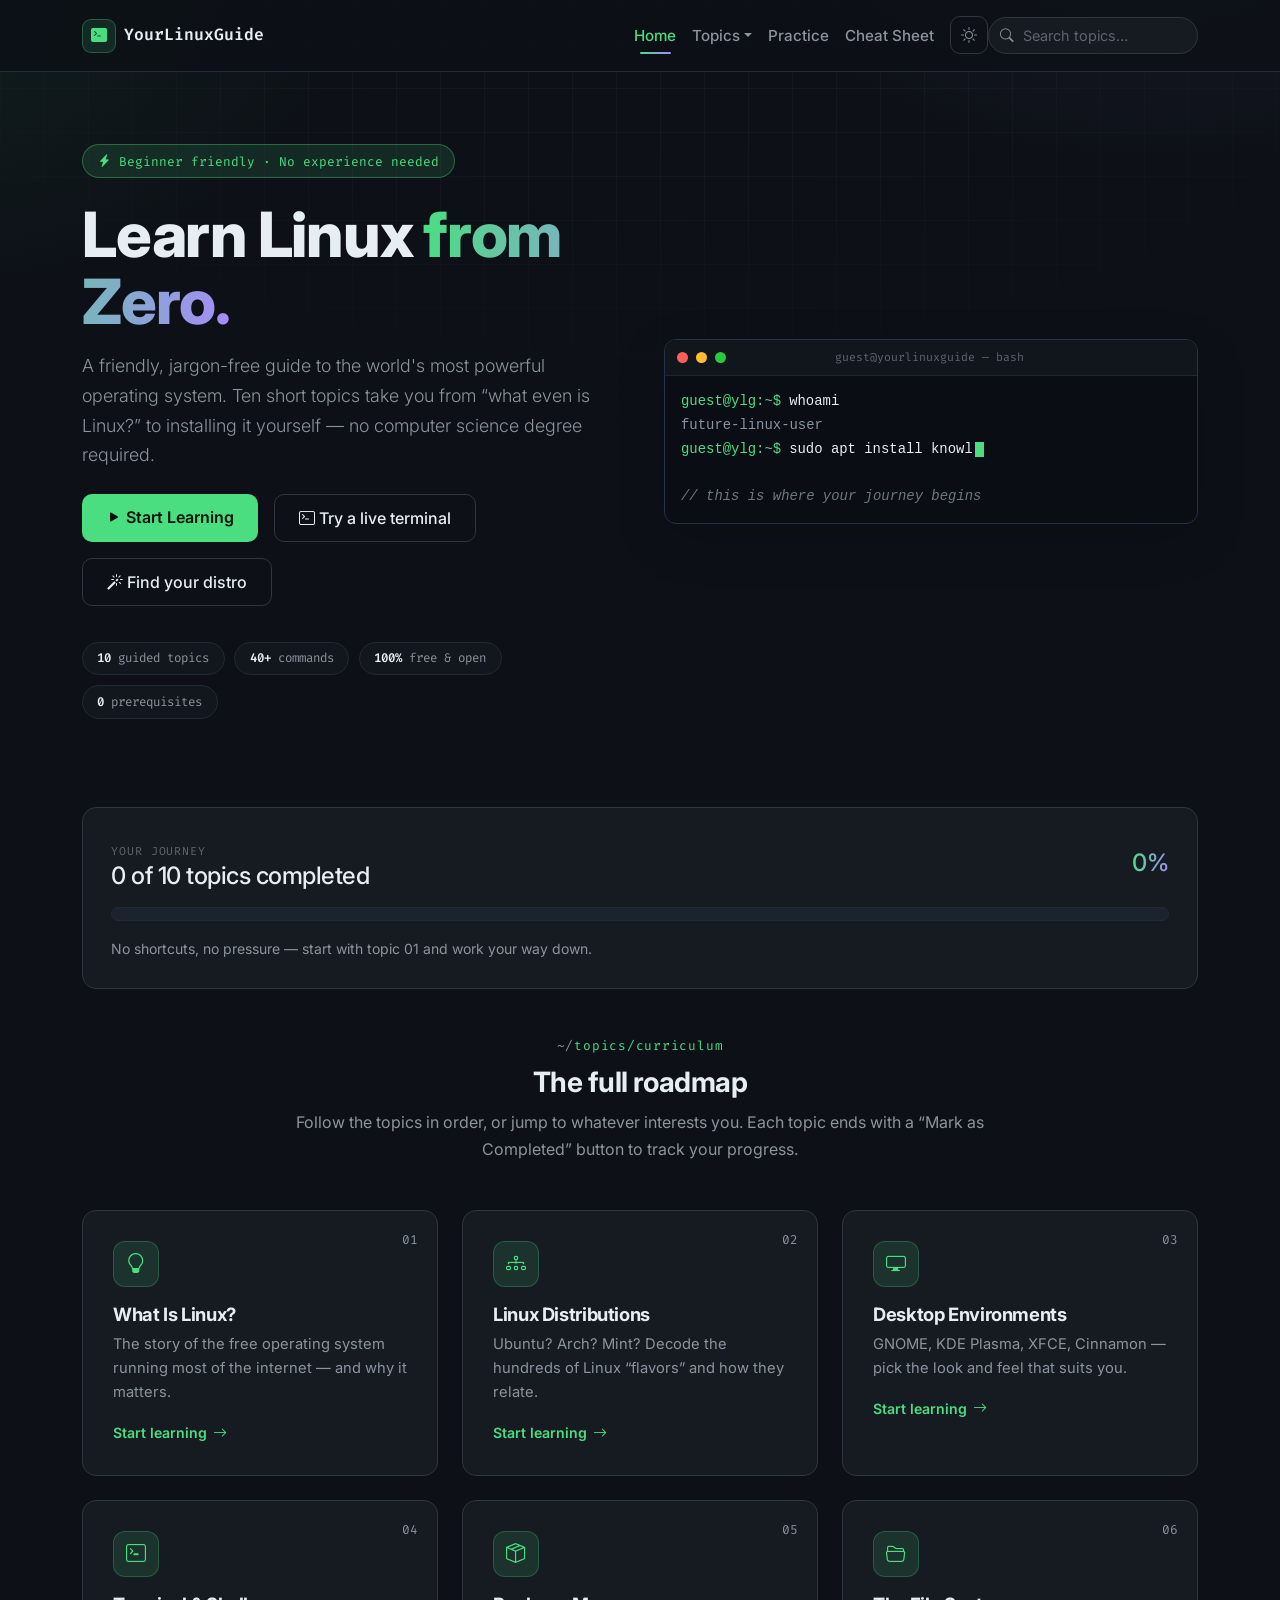
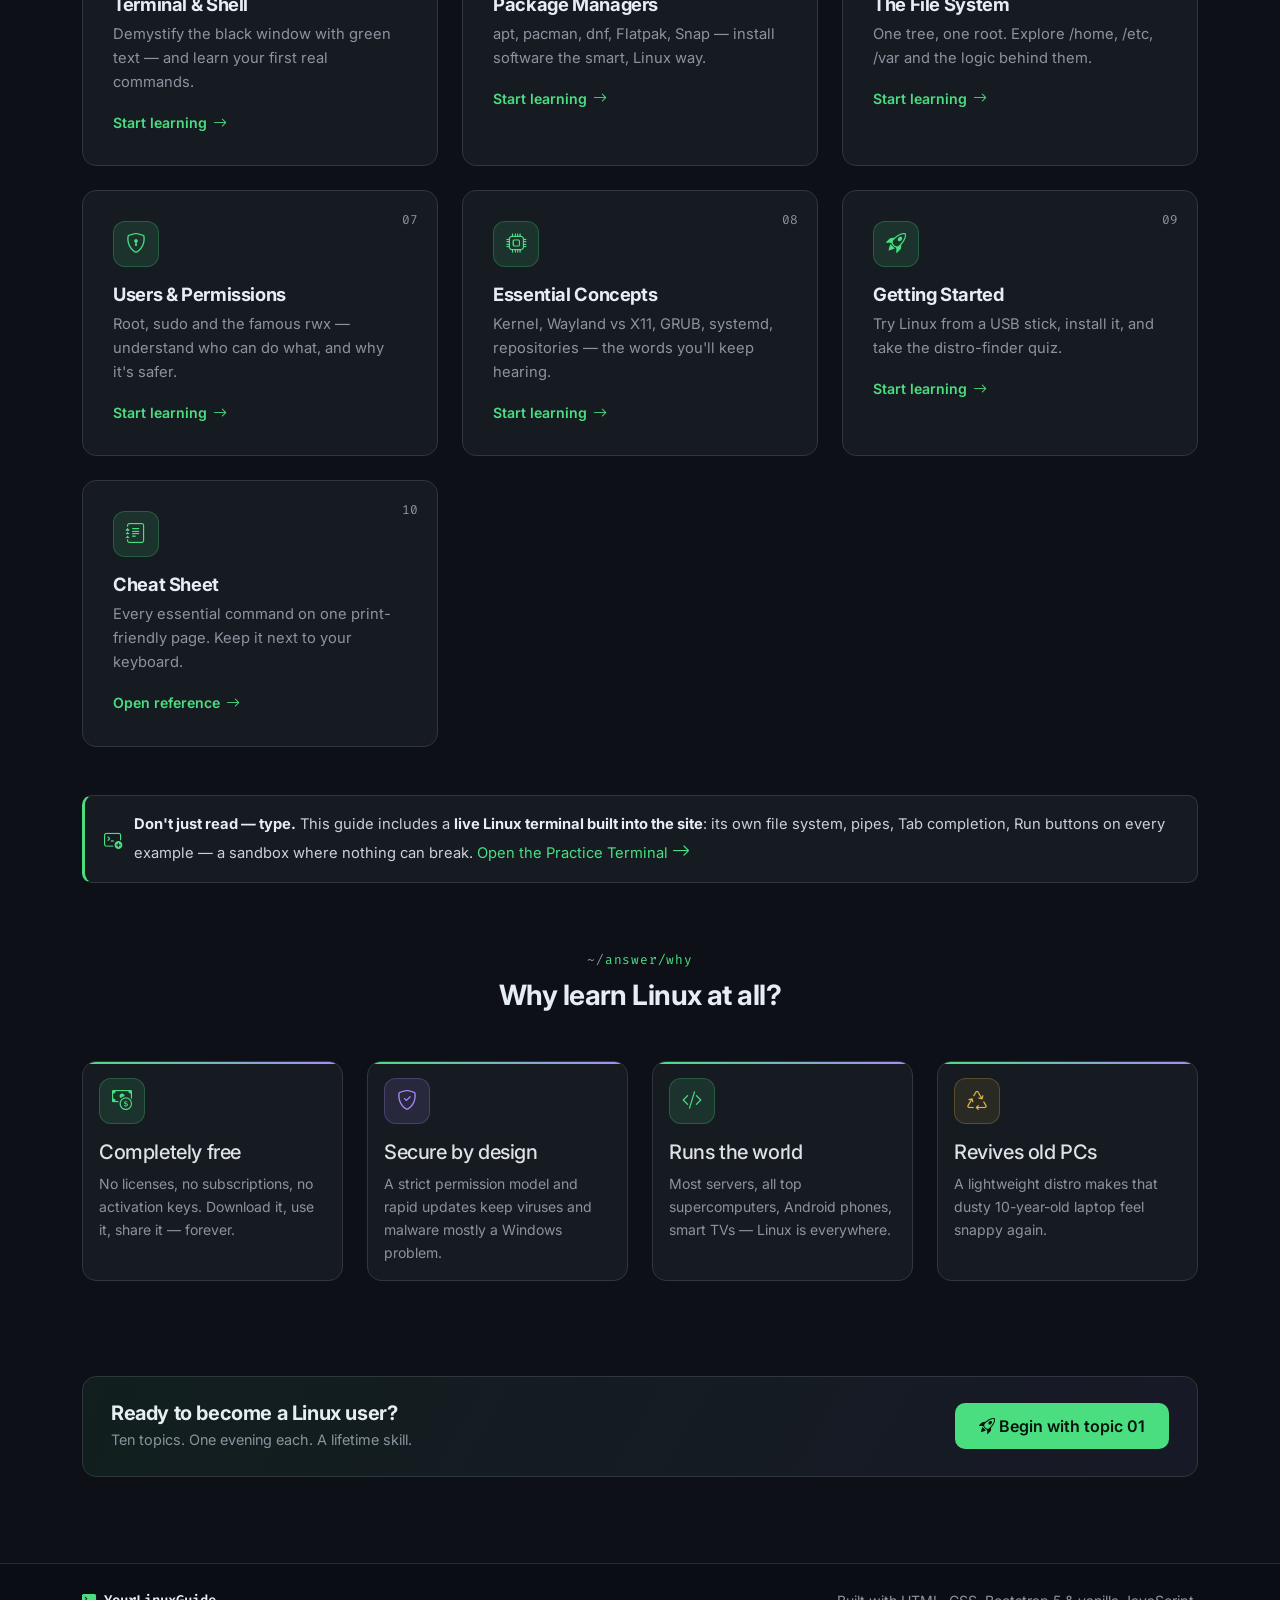
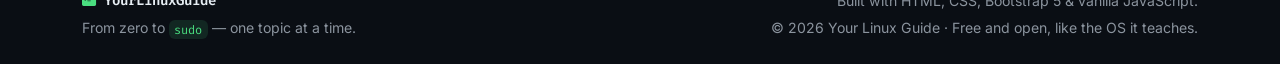
==== commit 1c4546fb: "Add files via upload" ====
--- a/index.html
+++ b/index.html
@@ -44,8 +44,11 @@
               <li><hr class="dropdown-divider"></li>
               <li><a class="dropdown-item" href="getting-started.html"><i class="bi bi-rocket-takeoff"></i> Getting Started</a></li>
               <li><a class="dropdown-item" href="cheat-sheet.html"><i class="bi bi-journal-text"></i> Cheat Sheet</a></li>
+              <li><hr class="dropdown-divider"></li>
+              <li><a class="dropdown-item" href="practice.html"><i class="bi bi-play-circle"></i> Practice Terminal <span class="flag-chip green ms-1">live</span></a></li>
             </ul>
           </li>
+          <li class="nav-item"><a class="nav-link" href="practice.html">Practice</a></li>
           <li class="nav-item"><a class="nav-link" href="cheat-sheet.html">Cheat Sheet</a></li>
           <!-- Dark/light theme switch (main.js syncs the icon + label) -->
           <li class="nav-item d-flex align-items-lg-center ms-lg-2 mt-2 mt-lg-0">
@@ -78,6 +81,7 @@
           </p>
           <div class="d-flex flex-wrap gap-3 mt-4">
             <a href="what-is-linux.html" class="btn-ylg btn"><i class="bi bi-play-fill"></i> Start Learning</a>
+            <a href="practice.html" class="btn-ylg-outline btn"><i class="bi bi-terminal"></i> Try a live terminal</a>
             <a href="getting-started.html#quiz" class="btn-ylg-outline btn"><i class="bi bi-magic"></i> Find your distro</a>
           </div>
           <div class="hero-stats">
@@ -273,6 +277,13 @@
           </div>
         </div>
       </div>
+
+      <!-- Promo: the built-in live practice terminal (terminal.js) -->
+      <div class="callout mt-5 reveal align-items-center"><i class="bi bi-terminal-plus"></i>
+        <span><b>Don't just read — type.</b> This guide includes a <b>live Linux terminal built into the site</b>:
+        its own file system, pipes, Tab completion, Run buttons on every example — a sandbox where nothing can
+        break. <a href="practice.html">Open the Practice Terminal <i class="bi bi-arrow-right"></i></a></span>
+      </div>
     </div>
   </section>
 
--- a/styles.css
+++ b/styles.css
@@ -329,6 +329,9 @@
 @keyframes blink { 50% { opacity: 0; } }
 
 /* ---------- 6. Topic & info cards ---------- */
+.topic-card {
+    padding: 30px;
+}
 .topic-card, .info-card {
   background: var(--ylg-card);
   border: 1px solid var(--ylg-border);
@@ -912,3 +915,173 @@
   a { color: #000 !important; }
   .section { padding: 1rem 0 !important; }
 }
+
+/* ---------- 15. Practice Terminal embed (practice.html) ---------- */
+/* Reuses the site's terminal chrome; the live sandbox sits where the
+   <pre> body normally would. Stays dark in both themes, like code blocks. */
+.practice-embed {
+  background: var(--ylg-term-bg);
+  border: 1px solid #26314a;
+  border-radius: 12px;
+  overflow: hidden;
+  box-shadow: 0 16px 40px rgba(0, 0, 0, 0.4);
+}
+.practice-embed-header { position: relative; }
+.practice-embed-actions { display: inline-flex; gap: 6px; flex: none; }
+.practice-embed-actions .copy-btn { text-decoration: none; }
+.practice-embed-actions .copy-btn:disabled { opacity: 0.45; pointer-events: none; }
+
+.practice-embed-body {
+  position: relative;
+  height: min(64vh, 620px);
+  min-height: 380px;
+  background: #0a0e14;
+}
+
+/* The live terminal (terminal.js) */
+.ylg-term {
+  display: flex;
+  flex-direction: column;
+  overflow-y: auto;
+  padding: 14px 16px;
+  font-family: var(--ylg-font-mono);
+  font-size: 0.88rem;
+  line-height: 1.65;
+  color: var(--ylg-text);
+  cursor: text;
+}
+.ylg-term-out { white-space: pre-wrap; word-break: break-word; }
+.ylg-term-block { min-height: 1.2em; }
+.ylg-term-block.is-err { color: #ff7b72; }
+.ylg-term-block.is-echo { color: var(--ylg-text); }
+.ylg-term-block .p-user, .ylg-term-prompt .p-user { color: var(--ylg-green); }
+.ylg-term-block .p-path, .ylg-term-prompt .p-path { color: var(--ylg-purple); }
+
+.ylg-term-line { display: flex; align-items: baseline; gap: 8px; }
+.ylg-term-prompt { flex: none; user-select: none; }
+.ylg-term-input {
+  flex: 1;
+  background: transparent;
+  border: 0;
+  outline: none;
+  color: var(--ylg-text);
+  font: inherit;
+  padding: 0;
+  caret-color: var(--ylg-green);
+  min-width: 0;
+}
+.ylg-term-input::placeholder { color: #3d4653; }
+.ylg-term-input:focus::placeholder { color: transparent; }
+
+/* Attribution / fallback line under the embed */
+.practice-credit a { color: var(--ylg-green); }
+
+/* Fullscreen — native API target + CSS fallback (position: fixed) */
+.practice-embed:fullscreen { border-radius: 0; border: 0; }
+.practice-embed:fullscreen .practice-embed-body { height: calc(100vh - 38px); min-height: 0; }
+.practice-embed.is-fs-fallback {
+  position: fixed; inset: 0;
+  z-index: 2000;
+  border-radius: 0; border: 0;
+}
+.practice-embed.is-fs-fallback .practice-embed-body { height: calc(100vh - 38px); min-height: 0; }
+html.ylg-noscroll, html.ylg-noscroll body { overflow: hidden; }
+
+/* Light theme: keep the sandbox chrome dark (matches .terminal-block rule) */
+html[data-theme="light"] .practice-embed { box-shadow: 0 14px 34px rgba(31, 41, 55, 0.16); }
+
+/* Smaller screens: give the sandbox more vertical room, wrap the actions */
+@media (max-width: 575.98px) {
+  .practice-embed-body { height: 62vh; min-height: 340px; }
+  .ylg-term { font-size: 0.8rem; }
+  .practice-embed-actions .copy-btn span { display: none; } /* icons only */
+}
+
+/* Run buttons (type the block's commands into the live terminal) */
+.run-btn { color: var(--ylg-green); border-color: rgba(74, 222, 128, 0.35); }
+.run-btn:hover { color: #04140a; background: var(--ylg-green); border-color: var(--ylg-green); }
+
+/* ---------- 17. sandbox.bio in-panel embed (practice.html) ---------- */
+/* The panel that hosts the real terminal */
+#sbEmbed .practice-embed-body {
+  height: min(72vh, 700px);
+  min-height: 460px;
+  overflow: hidden; /* clips the embed page's internal header bar (below) */
+}
+/* The terminal frame: always visible (hidden lazy iframes never load), and
+   positioned 40px ABOVE the panel so the embed page's own "sandbox.bio
+   terminal" header bar is clipped out of sight — only the terminal shows.
+   main.js compensates by adding the same 40px to the `h` param. */
+#sbFrame {
+  position: absolute;
+  top: -40px; left: 0;
+  width: 100%;
+  height: calc(100% + 40px);
+  border: 0;
+  background: #0a0e14;
+  color-scheme: normal; /* matches sandbox.bio's own embed.js */
+}
+/* Overlays sit on top of the frame */
+#sbEmbed .practice-placeholder, #sbEmbed .practice-loading { z-index: 2; }
+
+/* Click-to-load placeholder */
+.practice-placeholder {
+  position: absolute; inset: 0;
+  display: flex; flex-direction: column;
+  align-items: center; justify-content: center;
+  gap: 1rem;
+  text-align: center;
+  padding: 2rem 1.25rem;
+  background:
+    radial-gradient(500px 300px at 50% 10%, rgba(74, 222, 128, 0.07), transparent 65%),
+    #0a0e14;
+}
+.practice-placeholder .ph-prompt { font-family: var(--ylg-font-mono); font-size: 1rem; color: var(--ylg-text); }
+.practice-placeholder .ph-prompt .prompt { color: var(--ylg-green); margin-right: 8px; }
+.practice-placeholder .ph-cmd { color: var(--ylg-purple); }
+.practice-placeholder .ph-text { color: var(--ylg-muted); font-size: 0.95rem; margin: 0; max-width: 560px; }
+.practice-placeholder .ph-hint { color: var(--ylg-muted); font-size: 0.8rem; margin: 0; display: inline-flex; align-items: center; gap: 6px; max-width: 560px; }
+.practice-placeholder .ph-hint i { color: var(--ylg-green); }
+
+/* Boot spinner overlay */
+.practice-loading {
+  position: absolute; inset: 0;
+  display: flex; flex-direction: column;
+  align-items: center; justify-content: center;
+  gap: 0.9rem;
+  color: var(--ylg-muted);
+  font-family: var(--ylg-font-mono);
+  font-size: 0.85rem;
+  text-align: center;
+  background: #0a0e14;
+}
+.practice-loading .spinner-border { color: var(--ylg-green); }
+
+/* Status chip in the panel header */
+.sb-chip { pointer-events: none; }
+.sb-chip.is-ready { color: var(--ylg-green); border-color: rgba(74, 222, 128, 0.5); }
+
+/* Built-in fallback terminal, collapsed into a <details> */
+.practice-fallback {
+  border: 1px dashed var(--ylg-border);
+  border-radius: var(--ylg-radius);
+  padding: 0.9rem 1.1rem;
+  background: var(--ylg-card);
+}
+.practice-fallback summary {
+  cursor: pointer;
+  font-weight: 600;
+  color: var(--ylg-text);
+  display: flex; align-items: center; gap: 8px;
+  list-style: none;
+}
+.practice-fallback summary::-webkit-details-marker { display: none; }
+.practice-fallback summary i { color: var(--ylg-green); }
+.practice-fallback summary::after {
+  content: "▾"; margin-left: auto; color: var(--ylg-muted);
+  transition: transform 0.2s ease;
+}
+.practice-fallback[open] summary::after { transform: rotate(180deg); }
+.practice-fallback .practice-embed { margin-top: 0.35rem; }
+html[data-theme="light"] .practice-fallback { background: #ffffff; border-color: #d5dbe3; }
+html[data-theme="light"] .practice-fallback summary { color: #1f2937; }
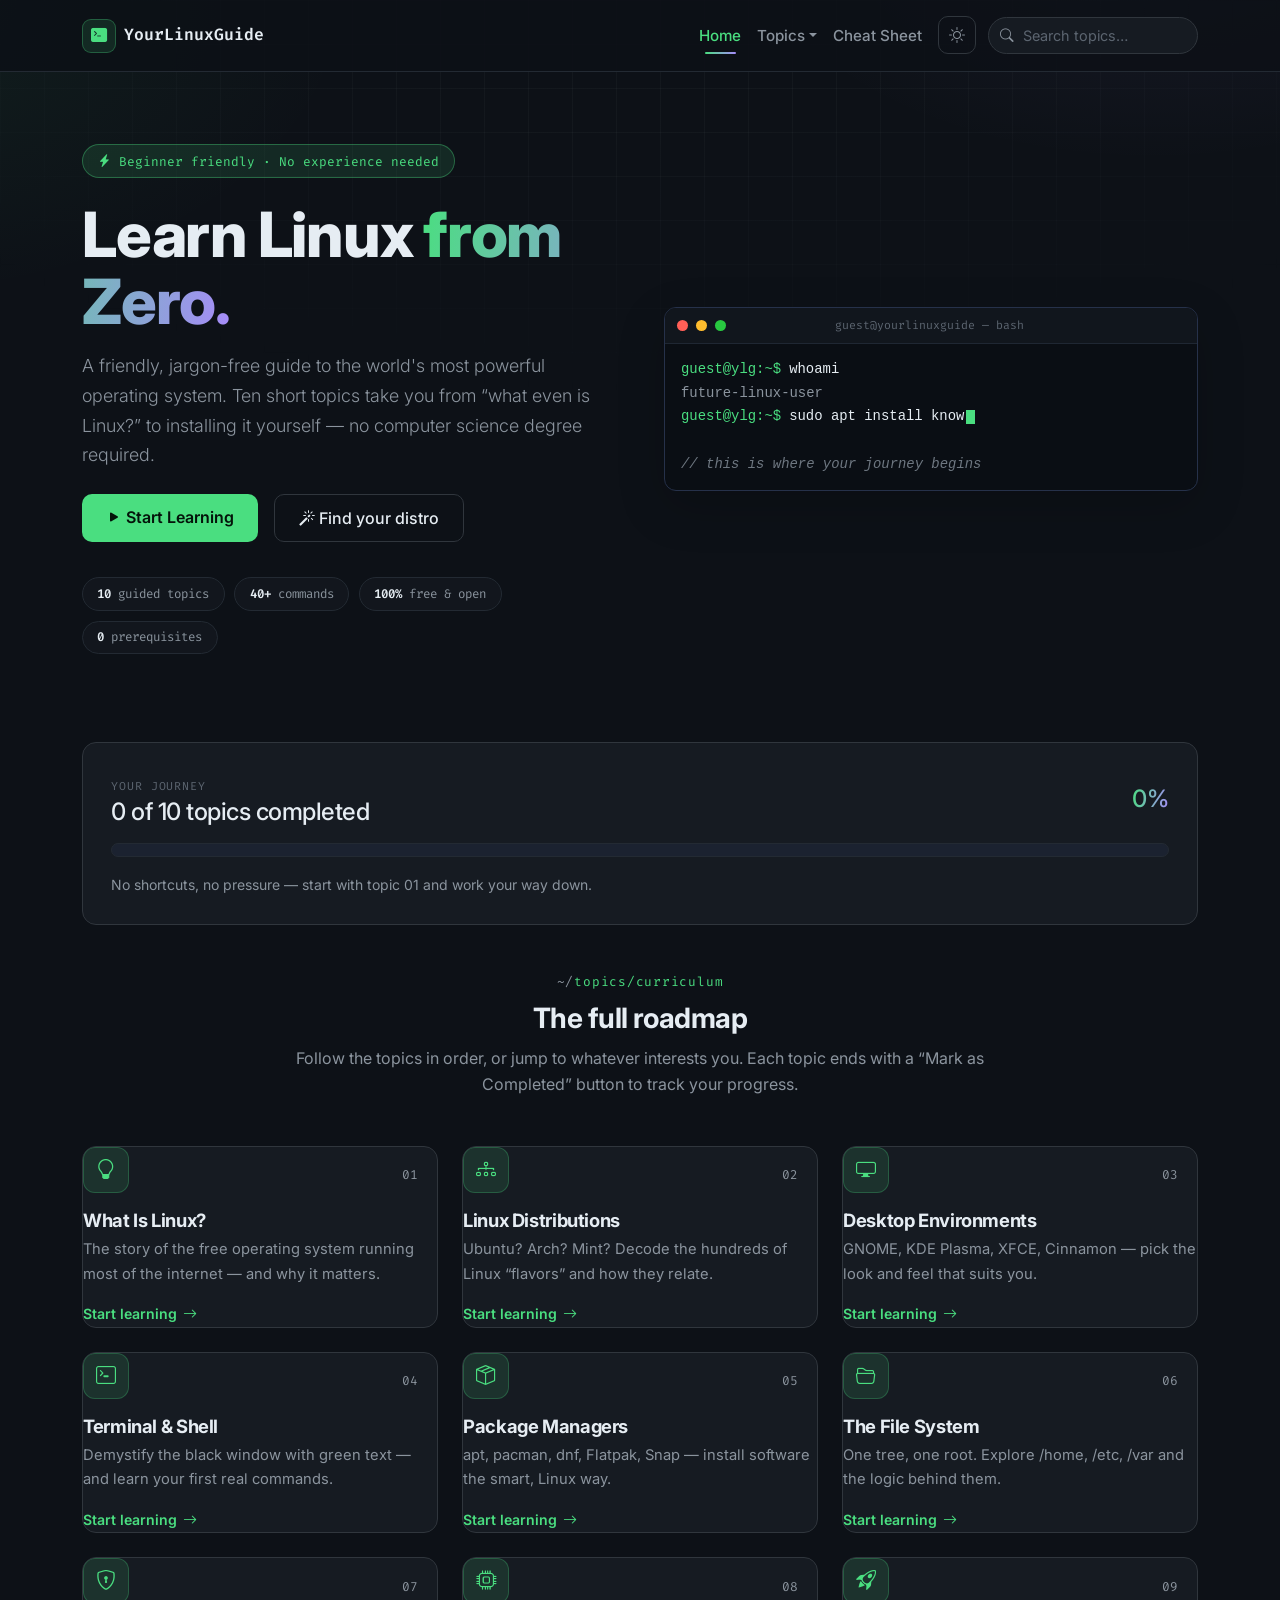
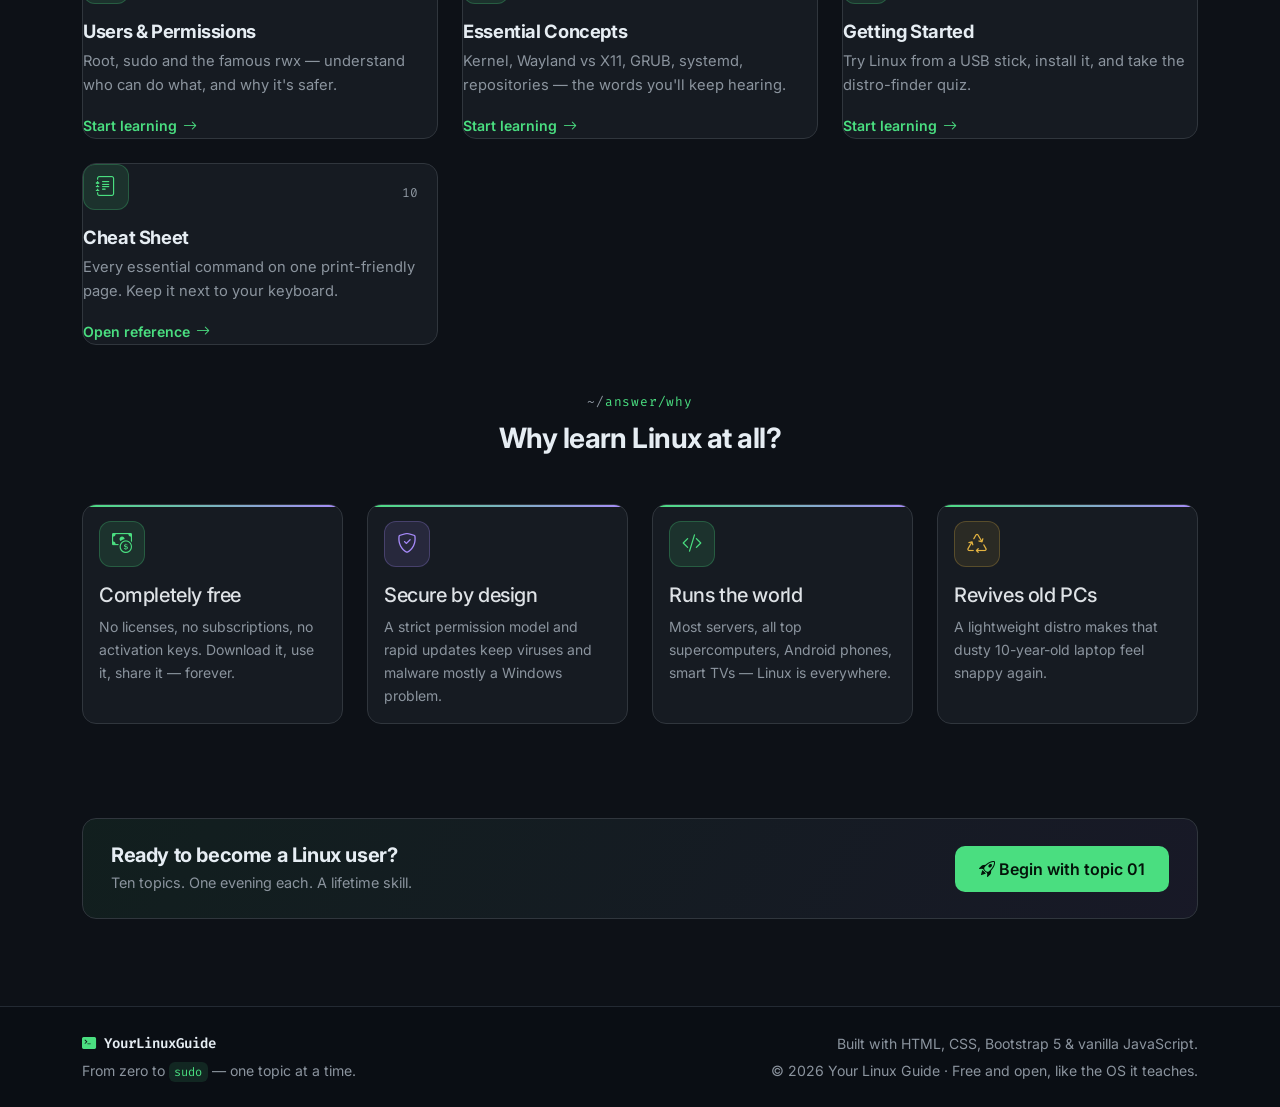
==== commit c21ae6c4: "fixing themeToggle & adding Resources Topic" ====
--- a/index.html
+++ b/index.html
@@ -44,11 +44,9 @@
               <li><hr class="dropdown-divider"></li>
               <li><a class="dropdown-item" href="getting-started.html"><i class="bi bi-rocket-takeoff"></i> Getting Started</a></li>
               <li><a class="dropdown-item" href="cheat-sheet.html"><i class="bi bi-journal-text"></i> Cheat Sheet</a></li>
-              <li><hr class="dropdown-divider"></li>
-              <li><a class="dropdown-item" href="practice.html"><i class="bi bi-play-circle"></i> Practice Terminal <span class="flag-chip green ms-1">live</span></a></li>
+              <li><a class="dropdown-item" href="Resources.html"><i class="bi bi-journal-text"></i> Resources </a></li>
             </ul>
           </li>
-          <li class="nav-item"><a class="nav-link" href="practice.html">Practice</a></li>
           <li class="nav-item"><a class="nav-link" href="cheat-sheet.html">Cheat Sheet</a></li>
           <!-- Dark/light theme switch (main.js syncs the icon + label) -->
           <li class="nav-item d-flex align-items-lg-center ms-lg-2 mt-2 mt-lg-0">
@@ -81,7 +79,6 @@
           </p>
           <div class="d-flex flex-wrap gap-3 mt-4">
             <a href="what-is-linux.html" class="btn-ylg btn"><i class="bi bi-play-fill"></i> Start Learning</a>
-            <a href="practice.html" class="btn-ylg-outline btn"><i class="bi bi-terminal"></i> Try a live terminal</a>
             <a href="getting-started.html#quiz" class="btn-ylg-outline btn"><i class="bi bi-magic"></i> Find your distro</a>
           </div>
           <div class="hero-stats">
@@ -277,13 +274,6 @@
           </div>
         </div>
       </div>
-
-      <!-- Promo: the built-in live practice terminal (terminal.js) -->
-      <div class="callout mt-5 reveal align-items-center"><i class="bi bi-terminal-plus"></i>
-        <span><b>Don't just read — type.</b> This guide includes a <b>live Linux terminal built into the site</b>:
-        its own file system, pipes, Tab completion, Run buttons on every example — a sandbox where nothing can
-        break. <a href="practice.html">Open the Practice Terminal <i class="bi bi-arrow-right"></i></a></span>
-      </div>
     </div>
   </section>
 
--- a/styles.css
+++ b/styles.css
@@ -329,9 +329,6 @@
 @keyframes blink { 50% { opacity: 0; } }
 
 /* ---------- 6. Topic & info cards ---------- */
-.topic-card {
-    padding: 30px;
-}
 .topic-card, .info-card {
   background: var(--ylg-card);
   border: 1px solid var(--ylg-border);
@@ -894,6 +891,106 @@
 /* Footer */
 html[data-theme="light"] .ylg-footer { background: #ffffff; }
 
+/* ==========================================================================
+   RESOURCES SECTION — drop-in styles (scoped to #resources)
+   Cards use Bootstrap classes (bg-dark, text-white, border-secondary);
+   the rules below only add the icon chips, tag pills and hover glow
+   without touching any existing component.
+   ========================================================================== */
+
+/* Cards are full-area <a> links — kill default link colour & underline */
+#resources .resource-card {
+  color: inherit;
+  text-decoration: none;
+  transition: transform 0.22s ease, border-color 0.22s ease, box-shadow 0.22s ease;
+}
+#resources .resource-card:hover,
+#resources .resource-card:focus-visible {
+  color: inherit;
+  text-decoration: none;
+  border-color: #4ade80;
+  transform: translateY(-4px);
+  box-shadow: 0 14px 32px rgba(74, 222, 128, 0.16), 0 0 0 1px rgba(74, 222, 128, 0.28);
+}
+
+/* Preview images: book covers (green accent) & channel avatars (purple accent) */
+#resources .resource-img {
+  flex: none;
+  object-fit: cover;
+  background: var(--ylg-card-2);
+  box-shadow: 0 6px 18px rgba(0, 0, 0, 0.35);
+  transition: transform 0.22s ease, box-shadow 0.22s ease, border-color 0.22s ease;
+}
+#resources .resource-card:hover .resource-img {
+  transform: scale(1.05);
+  box-shadow: 0 10px 26px rgba(0, 0, 0, 0.45);
+}
+#resources .resource-cover {
+  width: 60px;
+  height: 90px;
+  border-radius: 8px;
+  border: 1px solid rgba(74, 222, 128, 0.4);
+}
+#resources .resource-avatar {
+  width: 64px;
+  height: 64px;
+  border-radius: 16px;
+  border: 1px solid rgba(167, 139, 250, 0.4);
+}
+html[data-theme="light"] .resource-img { box-shadow: 0 6px 16px rgba(31, 41, 55, 0.18); }
+
+/* Decorative icon chip (top-left of each card) */
+#resources .resource-icon {
+  width: 44px;
+  height: 44px;
+  display: inline-flex;
+  align-items: center;
+  justify-content: center;
+  font-size: 1.2rem;
+  color: #4ade80;
+  background: rgba(74, 222, 128, 0.1);
+  border: 1px solid rgba(74, 222, 128, 0.3);
+  border-radius: 12px;
+}
+/* Channels get the purple accent instead of green */
+#resources .channel-icon {
+  color: #a78bfa;
+  background: rgba(167, 139, 250, 0.1);
+  border-color: rgba(167, 139, 250, 0.3);
+}
+
+/* Tag pills (override Bootstrap .badge colours to match the accent) */
+#resources .resource-tag {
+  font-weight: 600;
+  letter-spacing: 0.02em;
+  color: #4ade80;
+  background: rgba(74, 222, 128, 0.1);
+  border: 1px solid rgba(74, 222, 128, 0.3);
+}
+#resources .channel-tag {
+  color: #a78bfa;
+  background: rgba(167, 139, 250, 0.1);
+  border-color: rgba(167, 139, 250, 0.3);
+}
+
+/* Author / creator line under the title */
+#resources .resource-meta {
+  color: #8b949e;
+  font-size: 0.85rem;
+}
+
+/* "Open link" call-to-action at the bottom of each card */
+#resources .resource-cta {
+  display: inline-flex;
+  align-items: center;
+  gap: 6px;
+  color: #4ade80;
+  font-weight: 600;
+  margin-top: 0.35rem;
+}
+#resources .resource-cta i { transition: transform 0.2s ease; }
+#resources .resource-card:hover .resource-cta i { transform: translate(2px, -2px); }
+
 /* ---------- 18. Print styles (cheat sheet) ---------- */
 @media print {
   .ylg-navbar, .ylg-footer, .ylg-backtop, .no-print, .ylg-breadcrumb, .pager, .complete-box { display: none !important; }
@@ -916,172 +1013,6 @@
   .section { padding: 1rem 0 !important; }
 }
 
-/* ---------- 15. Practice Terminal embed (practice.html) ---------- */
-/* Reuses the site's terminal chrome; the live sandbox sits where the
-   <pre> body normally would. Stays dark in both themes, like code blocks. */
-.practice-embed {
-  background: var(--ylg-term-bg);
-  border: 1px solid #26314a;
-  border-radius: 12px;
-  overflow: hidden;
-  box-shadow: 0 16px 40px rgba(0, 0, 0, 0.4);
-}
-.practice-embed-header { position: relative; }
-.practice-embed-actions { display: inline-flex; gap: 6px; flex: none; }
-.practice-embed-actions .copy-btn { text-decoration: none; }
-.practice-embed-actions .copy-btn:disabled { opacity: 0.45; pointer-events: none; }
-
-.practice-embed-body {
-  position: relative;
-  height: min(64vh, 620px);
-  min-height: 380px;
-  background: #0a0e14;
-}
-
-/* The live terminal (terminal.js) */
-.ylg-term {
-  display: flex;
-  flex-direction: column;
-  overflow-y: auto;
-  padding: 14px 16px;
-  font-family: var(--ylg-font-mono);
-  font-size: 0.88rem;
-  line-height: 1.65;
-  color: var(--ylg-text);
-  cursor: text;
-}
-.ylg-term-out { white-space: pre-wrap; word-break: break-word; }
-.ylg-term-block { min-height: 1.2em; }
-.ylg-term-block.is-err { color: #ff7b72; }
-.ylg-term-block.is-echo { color: var(--ylg-text); }
-.ylg-term-block .p-user, .ylg-term-prompt .p-user { color: var(--ylg-green); }
-.ylg-term-block .p-path, .ylg-term-prompt .p-path { color: var(--ylg-purple); }
-
-.ylg-term-line { display: flex; align-items: baseline; gap: 8px; }
-.ylg-term-prompt { flex: none; user-select: none; }
-.ylg-term-input {
-  flex: 1;
-  background: transparent;
-  border: 0;
-  outline: none;
-  color: var(--ylg-text);
-  font: inherit;
-  padding: 0;
-  caret-color: var(--ylg-green);
-  min-width: 0;
-}
-.ylg-term-input::placeholder { color: #3d4653; }
-.ylg-term-input:focus::placeholder { color: transparent; }
-
-/* Attribution / fallback line under the embed */
-.practice-credit a { color: var(--ylg-green); }
-
-/* Fullscreen — native API target + CSS fallback (position: fixed) */
-.practice-embed:fullscreen { border-radius: 0; border: 0; }
-.practice-embed:fullscreen .practice-embed-body { height: calc(100vh - 38px); min-height: 0; }
-.practice-embed.is-fs-fallback {
-  position: fixed; inset: 0;
-  z-index: 2000;
-  border-radius: 0; border: 0;
-}
-.practice-embed.is-fs-fallback .practice-embed-body { height: calc(100vh - 38px); min-height: 0; }
-html.ylg-noscroll, html.ylg-noscroll body { overflow: hidden; }
-
-/* Light theme: keep the sandbox chrome dark (matches .terminal-block rule) */
-html[data-theme="light"] .practice-embed { box-shadow: 0 14px 34px rgba(31, 41, 55, 0.16); }
-
-/* Smaller screens: give the sandbox more vertical room, wrap the actions */
-@media (max-width: 575.98px) {
-  .practice-embed-body { height: 62vh; min-height: 340px; }
-  .ylg-term { font-size: 0.8rem; }
-  .practice-embed-actions .copy-btn span { display: none; } /* icons only */
-}
-
-/* Run buttons (type the block's commands into the live terminal) */
-.run-btn { color: var(--ylg-green); border-color: rgba(74, 222, 128, 0.35); }
-.run-btn:hover { color: #04140a; background: var(--ylg-green); border-color: var(--ylg-green); }
-
-/* ---------- 17. sandbox.bio in-panel embed (practice.html) ---------- */
-/* The panel that hosts the real terminal */
-#sbEmbed .practice-embed-body {
-  height: min(72vh, 700px);
-  min-height: 460px;
-  overflow: hidden; /* clips the embed page's internal header bar (below) */
-}
-/* The terminal frame: always visible (hidden lazy iframes never load), and
-   positioned 40px ABOVE the panel so the embed page's own "sandbox.bio
-   terminal" header bar is clipped out of sight — only the terminal shows.
-   main.js compensates by adding the same 40px to the `h` param. */
-#sbFrame {
-  position: absolute;
-  top: -40px; left: 0;
-  width: 100%;
-  height: calc(100% + 40px);
-  border: 0;
-  background: #0a0e14;
-  color-scheme: normal; /* matches sandbox.bio's own embed.js */
-}
-/* Overlays sit on top of the frame */
-#sbEmbed .practice-placeholder, #sbEmbed .practice-loading { z-index: 2; }
-
-/* Click-to-load placeholder */
-.practice-placeholder {
-  position: absolute; inset: 0;
-  display: flex; flex-direction: column;
-  align-items: center; justify-content: center;
-  gap: 1rem;
-  text-align: center;
-  padding: 2rem 1.25rem;
-  background:
-    radial-gradient(500px 300px at 50% 10%, rgba(74, 222, 128, 0.07), transparent 65%),
-    #0a0e14;
-}
-.practice-placeholder .ph-prompt { font-family: var(--ylg-font-mono); font-size: 1rem; color: var(--ylg-text); }
-.practice-placeholder .ph-prompt .prompt { color: var(--ylg-green); margin-right: 8px; }
-.practice-placeholder .ph-cmd { color: var(--ylg-purple); }
-.practice-placeholder .ph-text { color: var(--ylg-muted); font-size: 0.95rem; margin: 0; max-width: 560px; }
-.practice-placeholder .ph-hint { color: var(--ylg-muted); font-size: 0.8rem; margin: 0; display: inline-flex; align-items: center; gap: 6px; max-width: 560px; }
-.practice-placeholder .ph-hint i { color: var(--ylg-green); }
-
-/* Boot spinner overlay */
-.practice-loading {
-  position: absolute; inset: 0;
-  display: flex; flex-direction: column;
-  align-items: center; justify-content: center;
-  gap: 0.9rem;
-  color: var(--ylg-muted);
-  font-family: var(--ylg-font-mono);
-  font-size: 0.85rem;
-  text-align: center;
-  background: #0a0e14;
-}
-.practice-loading .spinner-border { color: var(--ylg-green); }
-
-/* Status chip in the panel header */
-.sb-chip { pointer-events: none; }
-.sb-chip.is-ready { color: var(--ylg-green); border-color: rgba(74, 222, 128, 0.5); }
-
-/* Built-in fallback terminal, collapsed into a <details> */
-.practice-fallback {
-  border: 1px dashed var(--ylg-border);
-  border-radius: var(--ylg-radius);
-  padding: 0.9rem 1.1rem;
-  background: var(--ylg-card);
-}
-.practice-fallback summary {
-  cursor: pointer;
-  font-weight: 600;
-  color: var(--ylg-text);
-  display: flex; align-items: center; gap: 8px;
-  list-style: none;
-}
-.practice-fallback summary::-webkit-details-marker { display: none; }
-.practice-fallback summary i { color: var(--ylg-green); }
-.practice-fallback summary::after {
-  content: "▾"; margin-left: auto; color: var(--ylg-muted);
-  transition: transform 0.2s ease;
-}
-.practice-fallback[open] summary::after { transform: rotate(180deg); }
-.practice-fallback .practice-embed { margin-top: 0.35rem; }
-html[data-theme="light"] .practice-fallback { background: #ffffff; border-color: #d5dbe3; }
-html[data-theme="light"] .practice-fallback summary { color: #1f2937; }
+#themeToggle{
+  margin-right: 12px;
+}
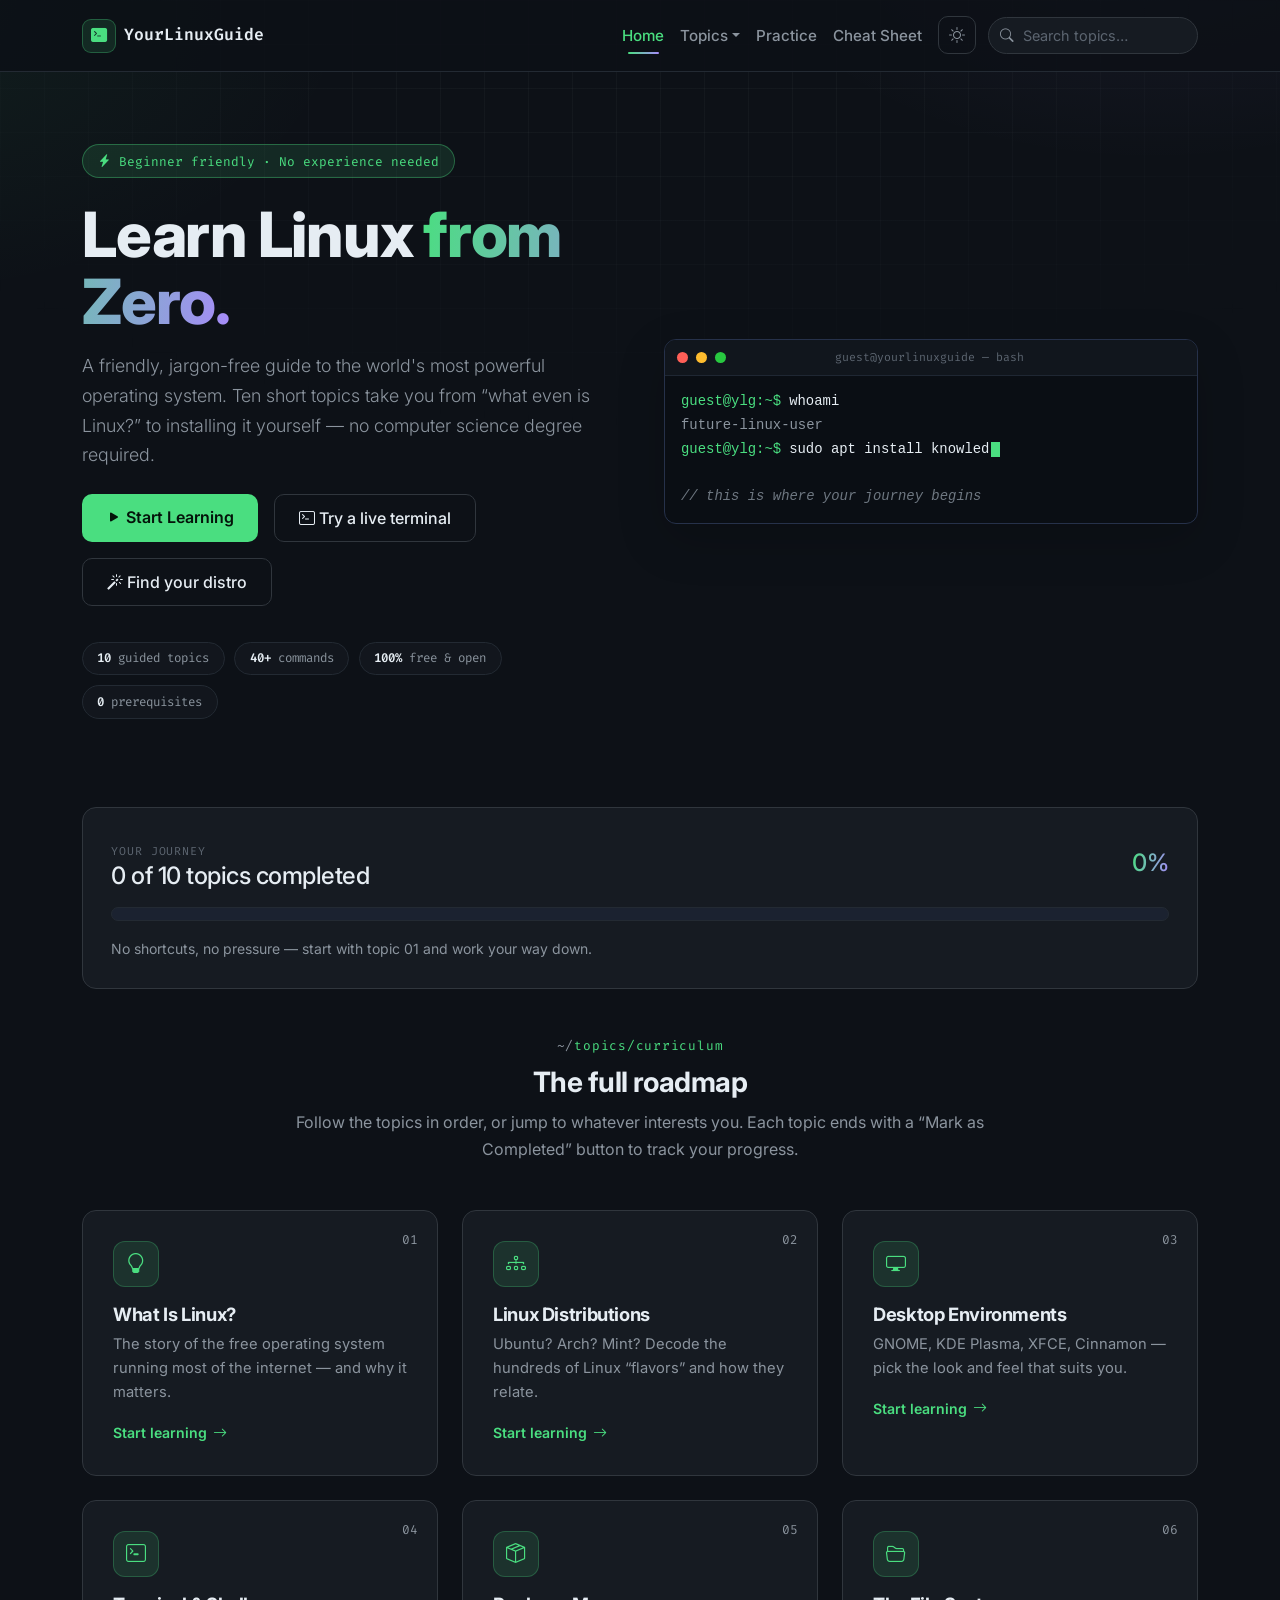
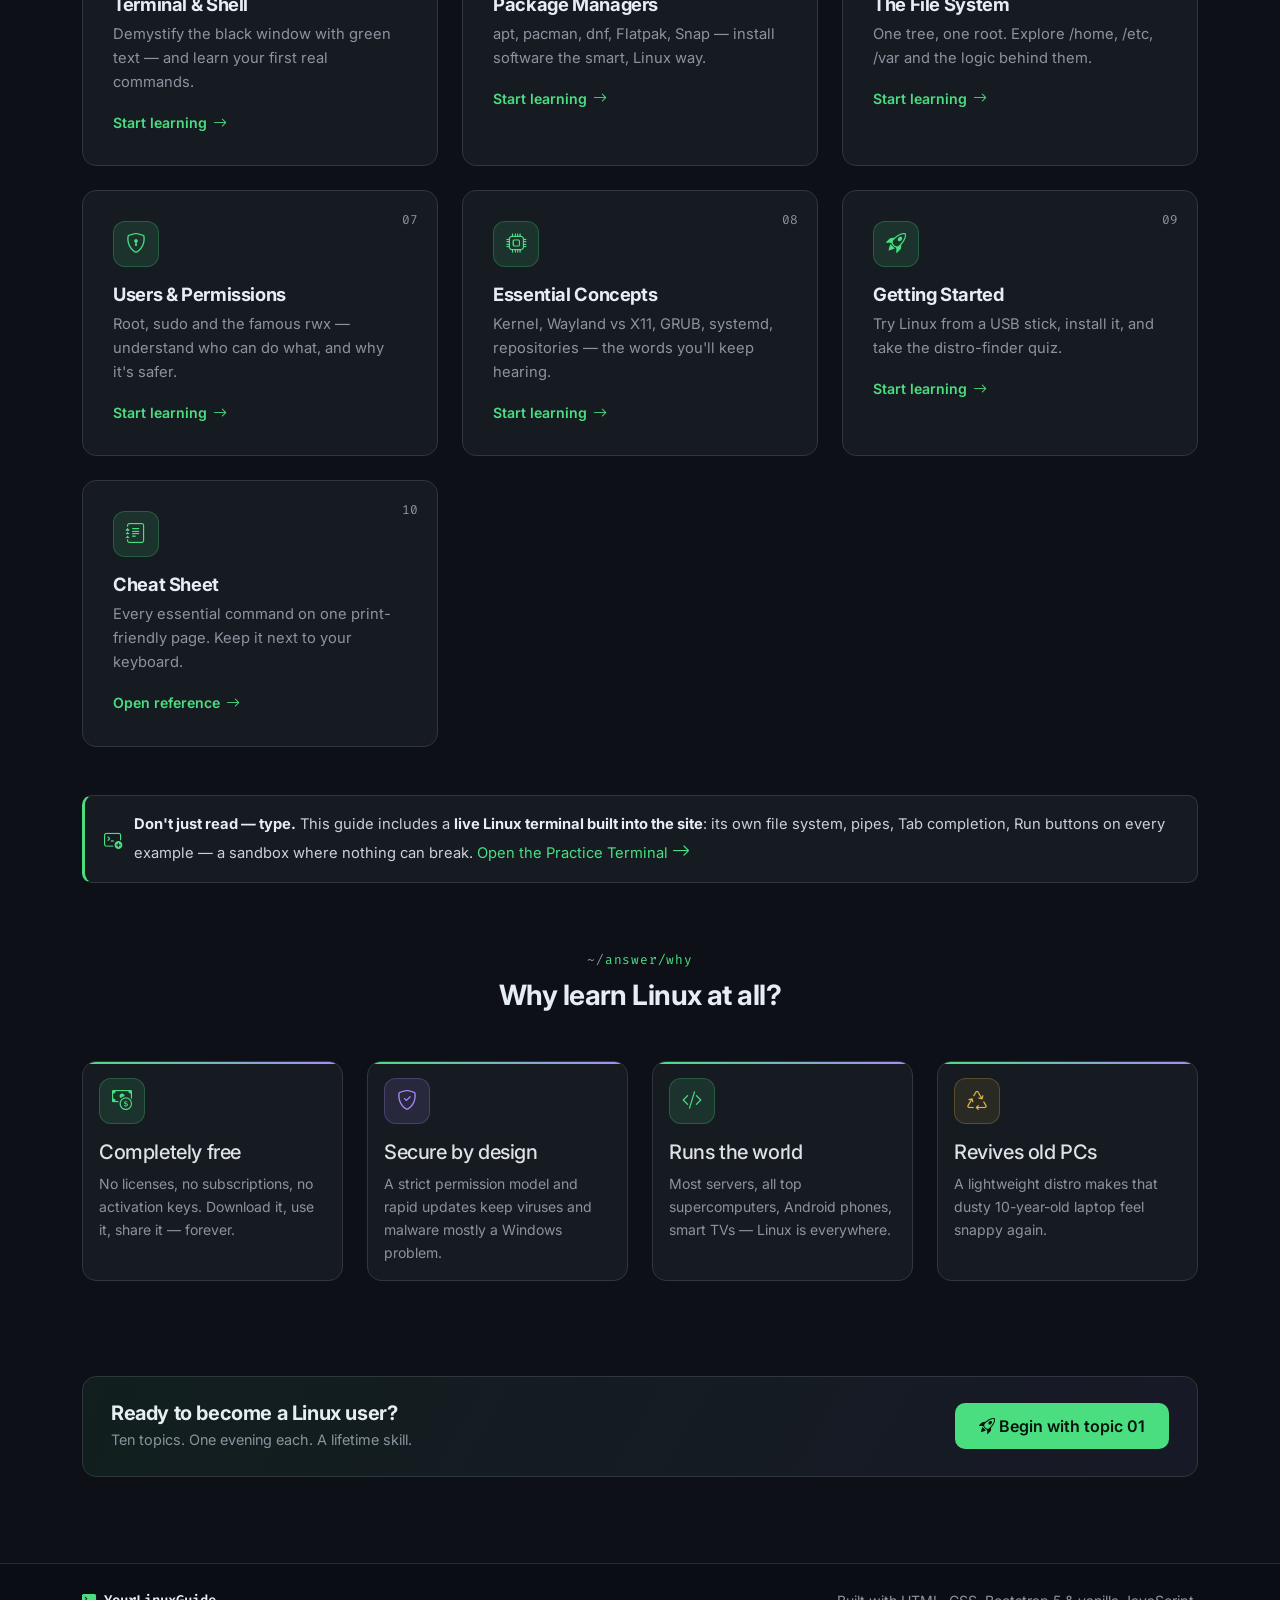
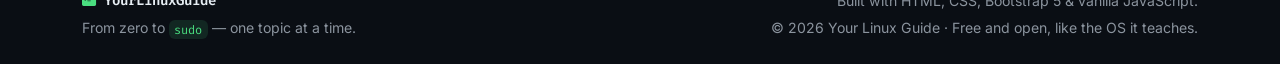
==== commit b59e1a73: "last commit inshallah" ====
--- a/index.html
+++ b/index.html
@@ -45,8 +45,11 @@
               <li><a class="dropdown-item" href="getting-started.html"><i class="bi bi-rocket-takeoff"></i> Getting Started</a></li>
               <li><a class="dropdown-item" href="cheat-sheet.html"><i class="bi bi-journal-text"></i> Cheat Sheet</a></li>
               <li><a class="dropdown-item" href="Resources.html"><i class="bi bi-journal-text"></i> Resources </a></li>
+              <li><hr class="dropdown-divider"></li>
+              <li><a class="dropdown-item" href="practice.html"><i class="bi bi-play-circle"></i> Practice Terminal <span class="flag-chip green ms-1">live</span></a></li>
             </ul>
           </li>
+          <li class="nav-item"><a class="nav-link" href="practice.html">Practice</a></li>
           <li class="nav-item"><a class="nav-link" href="cheat-sheet.html">Cheat Sheet</a></li>
           <!-- Dark/light theme switch (main.js syncs the icon + label) -->
           <li class="nav-item d-flex align-items-lg-center ms-lg-2 mt-2 mt-lg-0">
@@ -79,6 +82,7 @@
           </p>
           <div class="d-flex flex-wrap gap-3 mt-4">
             <a href="what-is-linux.html" class="btn-ylg btn"><i class="bi bi-play-fill"></i> Start Learning</a>
+            <a href="practice.html" class="btn-ylg-outline btn"><i class="bi bi-terminal"></i> Try a live terminal</a>
             <a href="getting-started.html#quiz" class="btn-ylg-outline btn"><i class="bi bi-magic"></i> Find your distro</a>
           </div>
           <div class="hero-stats">
@@ -274,6 +278,13 @@
           </div>
         </div>
       </div>
+
+      <!-- Promo: the built-in live practice terminal (terminal.js) -->
+      <div class="callout mt-5 reveal align-items-center"><i class="bi bi-terminal-plus"></i>
+        <span><b>Don't just read — type.</b> This guide includes a <b>live Linux terminal built into the site</b>:
+        its own file system, pipes, Tab completion, Run buttons on every example — a sandbox where nothing can
+        break. <a href="practice.html">Open the Practice Terminal <i class="bi bi-arrow-right"></i></a></span>
+      </div>
     </div>
   </section>
 
--- a/styles.css
+++ b/styles.css
@@ -329,6 +329,9 @@
 @keyframes blink { 50% { opacity: 0; } }
 
 /* ---------- 6. Topic & info cards ---------- */
+.topic-card {
+    padding: 30px;
+}
 .topic-card, .info-card {
   background: var(--ylg-card);
   border: 1px solid var(--ylg-border);
@@ -1013,6 +1016,177 @@
   .section { padding: 1rem 0 !important; }
 }
 
-#themeToggle{
+/* ---------- 15. Practice Terminal embed (practice.html) ---------- */
+/* Reuses the site's terminal chrome; the live sandbox sits where the
+   <pre> body normally would. Stays dark in both themes, like code blocks. */
+.practice-embed {
+  background: var(--ylg-term-bg);
+  border: 1px solid #26314a;
+  border-radius: 12px;
+  overflow: hidden;
+  box-shadow: 0 16px 40px rgba(0, 0, 0, 0.4);
+}
+.practice-embed-header { position: relative; }
+.practice-embed-actions { display: inline-flex; gap: 6px; flex: none; }
+.practice-embed-actions .copy-btn { text-decoration: none; }
+.practice-embed-actions .copy-btn:disabled { opacity: 0.45; pointer-events: none; }
+
+.practice-embed-body {
+  position: relative;
+  height: min(64vh, 620px);
+  min-height: 380px;
+  background: #0a0e14;
+}
+
+/* The live terminal (terminal.js) */
+.ylg-term {
+  display: flex;
+  flex-direction: column;
+  overflow-y: auto;
+  padding: 14px 16px;
+  font-family: var(--ylg-font-mono);
+  font-size: 0.88rem;
+  line-height: 1.65;
+  color: var(--ylg-text);
+  cursor: text;
+}
+.ylg-term-out { white-space: pre-wrap; word-break: break-word; }
+.ylg-term-block { min-height: 1.2em; }
+.ylg-term-block.is-err { color: #ff7b72; }
+.ylg-term-block.is-echo { color: var(--ylg-text); }
+.ylg-term-block .p-user, .ylg-term-prompt .p-user { color: var(--ylg-green); }
+.ylg-term-block .p-path, .ylg-term-prompt .p-path { color: var(--ylg-purple); }
+
+.ylg-term-line { display: flex; align-items: baseline; gap: 8px; }
+.ylg-term-prompt { flex: none; user-select: none; }
+.ylg-term-input {
+  flex: 1;
+  background: transparent;
+  border: 0;
+  outline: none;
+  color: var(--ylg-text);
+  font: inherit;
+  padding: 0;
+  caret-color: var(--ylg-green);
+  min-width: 0;
+}
+.ylg-term-input::placeholder { color: #3d4653; }
+.ylg-term-input:focus::placeholder { color: transparent; }
+
+/* Attribution / fallback line under the embed */
+.practice-credit a { color: var(--ylg-green); }
+
+/* Fullscreen — native API target + CSS fallback (position: fixed) */
+.practice-embed:fullscreen { border-radius: 0; border: 0; }
+.practice-embed:fullscreen .practice-embed-body { height: calc(100vh - 38px); min-height: 0; }
+.practice-embed.is-fs-fallback {
+  position: fixed; inset: 0;
+  z-index: 2000;
+  border-radius: 0; border: 0;
+}
+.practice-embed.is-fs-fallback .practice-embed-body { height: calc(100vh - 38px); min-height: 0; }
+html.ylg-noscroll, html.ylg-noscroll body { overflow: hidden; }
+
+/* Light theme: keep the sandbox chrome dark (matches .terminal-block rule) */
+html[data-theme="light"] .practice-embed { box-shadow: 0 14px 34px rgba(31, 41, 55, 0.16); }
+
+/* Smaller screens: give the sandbox more vertical room, wrap the actions */
+@media (max-width: 575.98px) {
+  .practice-embed-body { height: 62vh; min-height: 340px; }
+  .ylg-term { font-size: 0.8rem; }
+  .practice-embed-actions .copy-btn span { display: none; } /* icons only */
+}
+
+/* Run buttons (type the block's commands into the live terminal) */
+.run-btn { color: var(--ylg-green); border-color: rgba(74, 222, 128, 0.35); }
+.run-btn:hover { color: #04140a; background: var(--ylg-green); border-color: var(--ylg-green); }
+
+/* ---------- 17. sandbox.bio in-panel embed (practice.html) ---------- */
+/* The panel that hosts the real terminal */
+#sbEmbed .practice-embed-body {
+  height: min(72vh, 700px);
+  min-height: 460px;
+  overflow: hidden; /* clips the embed page's internal header bar (below) */
+}
+/* The terminal frame: always visible (hidden lazy iframes never load), and
+   positioned 40px ABOVE the panel so the embed page's own "sandbox.bio
+   terminal" header bar is clipped out of sight — only the terminal shows.
+   main.js compensates by adding the same 40px to the `h` param. */
+#sbFrame {
+  position: absolute;
+  top: -40px; left: 0;
+  width: 100%;
+  height: calc(100% + 40px);
+  border: 0;
+  background: #0a0e14;
+  color-scheme: normal; /* matches sandbox.bio's own embed.js */
+}
+/* Overlays sit on top of the frame */
+#sbEmbed .practice-placeholder, #sbEmbed .practice-loading { z-index: 2; }
+
+/* Click-to-load placeholder */
+.practice-placeholder {
+  position: absolute; inset: 0;
+  display: flex; flex-direction: column;
+  align-items: center; justify-content: center;
+  gap: 1rem;
+  text-align: center;
+  padding: 2rem 1.25rem;
+  background:
+    radial-gradient(500px 300px at 50% 10%, rgba(74, 222, 128, 0.07), transparent 65%),
+    #0a0e14;
+}
+.practice-placeholder .ph-prompt { font-family: var(--ylg-font-mono); font-size: 1rem; color: var(--ylg-text); }
+.practice-placeholder .ph-prompt .prompt { color: var(--ylg-green); margin-right: 8px; }
+.practice-placeholder .ph-cmd { color: var(--ylg-purple); }
+.practice-placeholder .ph-text { color: var(--ylg-muted); font-size: 0.95rem; margin: 0; max-width: 560px; }
+.practice-placeholder .ph-hint { color: var(--ylg-muted); font-size: 0.8rem; margin: 0; display: inline-flex; align-items: center; gap: 6px; max-width: 560px; }
+.practice-placeholder .ph-hint i { color: var(--ylg-green); }
+
+/* Boot spinner overlay */
+.practice-loading {
+  position: absolute; inset: 0;
+  display: flex; flex-direction: column;
+  align-items: center; justify-content: center;
+  gap: 0.9rem;
+  color: var(--ylg-muted);
+  font-family: var(--ylg-font-mono);
+  font-size: 0.85rem;
+  text-align: center;
+  background: #0a0e14;
+}
+.practice-loading .spinner-border { color: var(--ylg-green); }
+
+/* Status chip in the panel header */
+.sb-chip { pointer-events: none; }
+.sb-chip.is-ready { color: var(--ylg-green); border-color: rgba(74, 222, 128, 0.5); }
+
+/* Built-in fallback terminal, collapsed into a <details> */
+.practice-fallback {
+  border: 1px dashed var(--ylg-border);
+  border-radius: var(--ylg-radius);
+  padding: 0.9rem 1.1rem;
+  background: var(--ylg-card);
+}
+.practice-fallback summary {
+  cursor: pointer;
+  font-weight: 600;
+  color: var(--ylg-text);
+  display: flex; align-items: center; gap: 8px;
+  list-style: none;
+}
+.practice-fallback summary::-webkit-details-marker { display: none; }
+.practice-fallback summary i { color: var(--ylg-green); }
+.practice-fallback summary::after {
+  content: "▾"; margin-left: auto; color: var(--ylg-muted);
+  transition: transform 0.2s ease;
+}
+.practice-fallback[open] summary::after { transform: rotate(180deg); }
+.practice-fallback .practice-embed { margin-top: 0.35rem; }
+html[data-theme="light"] .practice-fallback { background: #ffffff; border-color: #d5dbe3; }
+html[data-theme="light"] .practice-fallback summary { color: #1f2937; }
+
+/* Navbar theme toggle spacing */
+#themeToggle {
   margin-right: 12px;
 }
